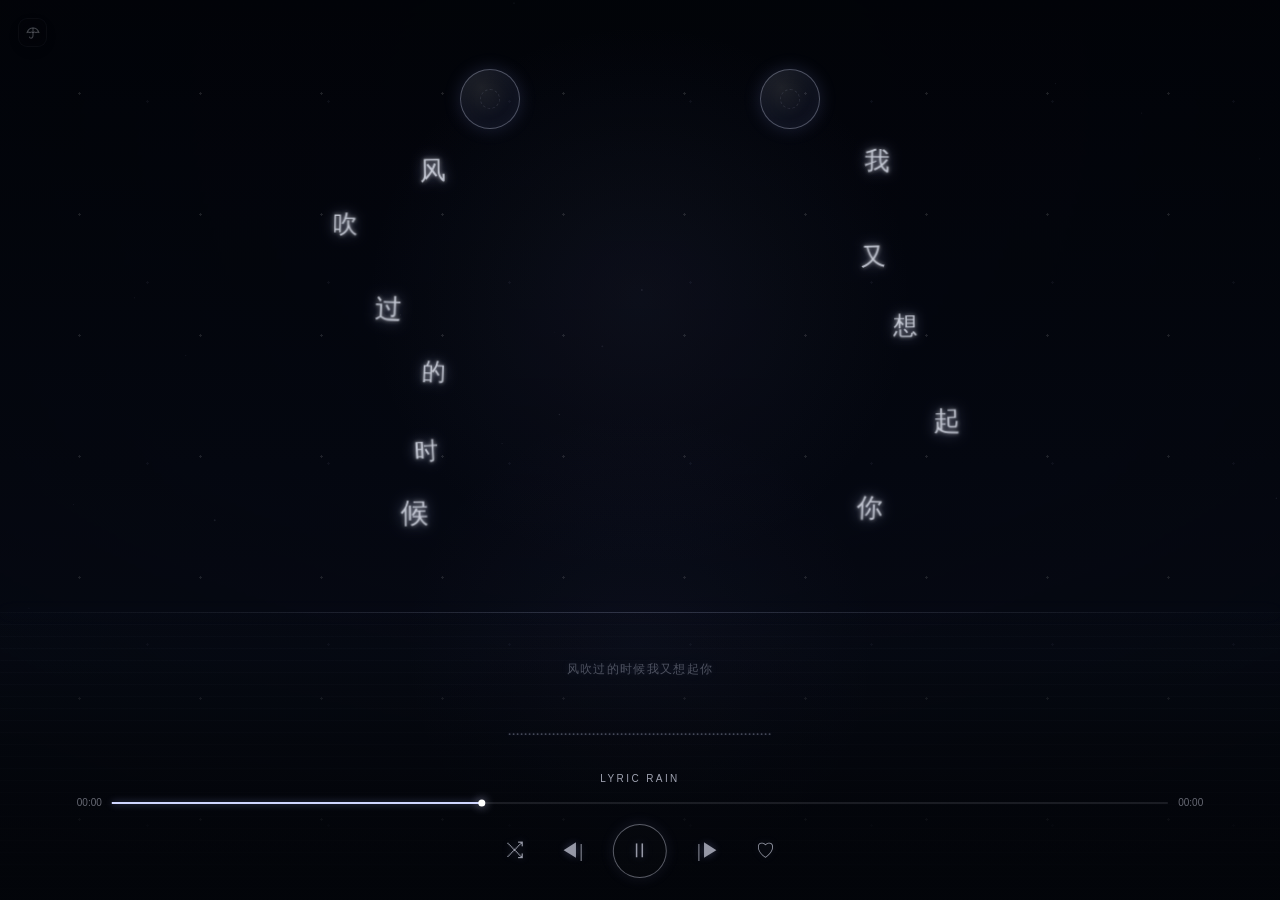
==== features/listening-player.html @ 40b0c00e "Add files via upload" ====
<!doctype html>
<html lang="zh-CN">
<head>
<meta charset="utf-8">
<meta name="viewport" content="width=device-width,initial-scale=1,viewport-fit=cover">
<title>一起听歌</title>
<style>
:root{
  --bg0:#020409;
  --bg1:#050812;
  --bg2:#070b16;
  --text:#eef2ff;
  --lyricFont:"Songti SC","Noto Serif SC","PingFang SC","Microsoft YaHei",serif;
}
*{box-sizing:border-box}
html,body{
  margin:0;
  width:100%;
  height:100%;
  overflow:hidden;
  background:#020409;
}
body{font-family:var(--lyricFont)}
button,input,select{font:inherit}
.scene{
  position:relative;
  width:100vw;
  height:100dvh;
  min-height:100dvh;
  overflow:hidden;
  background:
    radial-gradient(circle at 50% 33%,rgba(91,99,145,.11),transparent 31%),
    radial-gradient(circle at 50% 72%,rgba(99,102,164,.07),transparent 26%),
    linear-gradient(180deg,var(--bg0) 0%,var(--bg1) 52%,var(--bg2) 73%,#020409 100%);
}
.custom-bg{
  position:absolute;
  inset:0;
  z-index:0;
  background-position:center center;
  background-repeat:no-repeat;
  background-size:cover;
  opacity:.42;
  filter:brightness(.62) saturate(.82);
  pointer-events:none;
  transform:scale(1);
  transform-origin:center center;
}
.custom-bg:after{
  content:"";
  position:absolute;
  inset:0;
  background:
    linear-gradient(180deg,rgba(2,4,9,.18),rgba(4,7,14,.32) 55%,rgba(2,4,9,.64)),
    radial-gradient(circle at 50% 36%,transparent 0 28%,rgba(2,4,9,.18) 60%,rgba(2,4,9,.42) 100%);
}
.scene:before{
  content:"";
  position:absolute;
  inset:0;
  pointer-events:none;
  opacity:.28;
  background-image:
    radial-gradient(circle,rgba(255,255,255,.45) 0 1px,transparent 1.3px),
    radial-gradient(circle,rgba(188,198,255,.22) 0 1px,transparent 1.4px);
  background-size:121px 121px,181px 181px;
  background-position:19px 33px,57px 11px;
}
#rainCanvas{
  position:absolute;
  inset:0;
  z-index:2;
  width:100%;
  height:100%;
  pointer-events:none;
}
.water{
  position:absolute;
  z-index:1;
  left:0;right:0;bottom:0;
  height:32%;
  pointer-events:none;
  background:
    linear-gradient(180deg,rgba(15,20,37,.04),rgba(3,5,10,.84)),
    repeating-linear-gradient(180deg,rgba(201,210,255,.018) 0 1px,transparent 1px 12px);
}
.water:before{
  content:"";
  position:absolute;left:0;right:0;top:0;height:1px;
  background:linear-gradient(90deg,transparent,rgba(204,214,255,.18),transparent);
  box-shadow:0 0 15px rgba(175,187,255,.18);
}

/* 顶部一起听 */
.listen-together{
  position:absolute;
  z-index:12;
  left:50%;
  top:max(7.5%,calc(env(safe-area-inset-top) + 24px));
  width:86vw;
  max-width:360px;
  height:62px;
  transform:translateX(-50%);
}
.avatar{
  position:absolute;
  z-index:4;
  top:1px;
  width:60px;height:60px;
  border-radius:50%;
  overflow:hidden;
  display:grid;
  place-items:center;
  background:radial-gradient(circle at 35% 30%,rgba(230,235,255,.12),rgba(63,72,116,.16) 58%,rgba(14,18,33,.78) 100%);
  border:1px solid rgba(220,227,255,.30);
  box-shadow:0 0 18px rgba(158,171,255,.16),inset 0 0 18px rgba(221,228,255,.04);
}
#avatarA{left:0}
#avatarB{right:0}
.avatar img{width:100%;height:100%;object-fit:cover;display:none}
.avatar.has-image img{display:block}
.avatar .placeholder{
  width:20px;height:20px;border-radius:50%;
  border:1px dashed rgba(220,228,255,.22);opacity:.5;
}
.avatar.has-image .placeholder{display:none}

.heartline-wrap{
  position:absolute;
  z-index:1;
  left:28px;
  right:28px;
  top:5px;
  height:52px;
  overflow:visible;
  pointer-events:none;
  filter:drop-shadow(0 0 7px rgba(184,194,255,.22));
}
.heartline-svg{
  width:100%;
  height:100%;
  overflow:visible;
}
.heartline-base,
.heartline-flow,
.heartline-trace{
  fill:none;
  vector-effect:non-scaling-stroke;
  stroke-linecap:round;
  stroke-linejoin:round;
  pathLength:100;
}

/* 原来的完整底线只留极淡呼吸，不再一直横在那里 */
.heartline-base{
  stroke:transparent;
  stroke-width:0;
  opacity:0;
}

/* 被光“画出来”的主体线 */
.heartline-trace{
  stroke:rgba(233,238,255,.72);
  stroke-width:1.45;
  stroke-dasharray:100;
  stroke-dashoffset:100;
  opacity:0;
  filter:drop-shadow(0 0 4px rgba(206,216,255,.22));
  animation:heartTrace 5.8s cubic-bezier(.3,.05,.18,1) infinite;
}

/* 前方引导光：短短一截亮光沿着路径跑 */
.heartline-flow{
  stroke:rgba(250,252,255,.98);
  stroke-width:2.15;
  stroke-dasharray:4 96;
  stroke-dashoffset:100;
  opacity:0;
  filter:
    drop-shadow(0 0 3px rgba(255,255,255,.95))
    drop-shadow(0 0 8px rgba(190,205,255,.72))
    drop-shadow(0 0 14px rgba(166,188,255,.30));
  animation:heartGuide 5.8s cubic-bezier(.26,.02,.18,1) infinite;
}

/* 0-10% 留白，10-68% 从左向右描线，之后整条线慢慢消散 */
@keyframes heartTrace{
  0%,9%{
    stroke-dashoffset:100;
    opacity:0;
  }
  11%{
    stroke-dashoffset:100;
    opacity:.72;
  }
  69%{
    stroke-dashoffset:0;
    opacity:.78;
  }
  81%{
    stroke-dashoffset:0;
    opacity:.52;
  }
  95%,100%{
    stroke-dashoffset:0;
    opacity:0;
  }
}

/* 引导光比线头稍微领先一点，到右头像后熄灭 */
@keyframes heartGuide{
  0%,9%{
    stroke-dashoffset:100;
    opacity:0;
  }
  11%{
    stroke-dashoffset:100;
    opacity:1;
  }
  69%{
    stroke-dashoffset:0;
    opacity:1;
  }
  72%{
    stroke-dashoffset:-2.5;
    opacity:.92;
  }
  75%{
    stroke-dashoffset:-4;
    opacity:.18;
  }
  77%,100%{
    stroke-dashoffset:-4;
    opacity:0;
  }
}

  24%{opacity:.20}
  68%{opacity:.28}
  92%{opacity:.06}
}

/* 统一歌词舞台 */
.lyrics{
  position:absolute;
  z-index:5;
  inset:0;
  pointer-events:none;
  font-family:var(--lyricFont);
}
.column{
  position:absolute;
  top:13%;
  width:34%;
  height:49%;
}
.column.left{left:13%}
.column.right{right:13%}

.glyph{
  position:absolute;
  display:block;
  line-height:1;
  color:rgba(238,242,255,.88);
  font-size:clamp(22px,6.1vw,29px);
  text-shadow:0 0 4px rgba(255,255,255,.62),0 0 13px rgba(184,194,255,.56);
  opacity:0;
  filter:blur(5px);
  transform:translate(-50%,-50%) translateY(10px) scale(.95);
  transition:opacity .95s ease,filter 1s ease,transform 1.05s cubic-bezier(.2,.72,.24,1);
  animation:glyphFloat var(--floatDur,4.6s) ease-in-out infinite alternate;
  animation-delay:var(--floatDelay,0s);
  will-change:transform;
}
.glyph.show{
  opacity:var(--op);
  filter:blur(var(--blur));
  transform:translate(-50%,-50%) translate(var(--fx,0px),var(--fy,0px)) scale(var(--scale)) rotate(var(--rot));
}
@keyframes glyphFloat{
  from{
    transform:translate(-50%,-50%)
      translate(calc(var(--fx,0px) - var(--swayX,2px)),calc(var(--fy,0px) - var(--swayY,2px)))
      scale(var(--scale)) rotate(calc(var(--rot) - .8deg));
  }
  to{
    transform:translate(-50%,-50%)
      translate(calc(var(--fx,0px) + var(--swayX,2px)),calc(var(--fy,0px) + var(--swayY,2px)))
      scale(var(--scale)) rotate(calc(var(--rot) + .8deg));
  }
}
.glyph.soft{
  opacity:.18!important;
  filter:blur(1.7px)!important;
  text-shadow:0 0 4px rgba(255,255,255,.35),0 0 13px rgba(184,194,255,.25);
  transition:opacity 1.1s ease,filter 1.1s ease;
}
.glyph.rain{
  animation:none!important;
  transition:
    top var(--fall) cubic-bezier(.47,.02,.88,.68),
    left var(--fall) linear,
    opacity var(--fade) ease,
    filter var(--fade) ease,
    transform var(--fall) linear;
  top:74%!important;
  opacity:0!important;
  filter:blur(3px)!important;
  transform:translate(-50%,-50%) scale(.68) rotate(var(--fallrot))!important;
}
.glyph.rain:after{
  content:"";
  position:absolute;left:50%;top:48%;
  width:1px;height:84px;
  background:linear-gradient(to bottom,rgba(231,236,255,.78),rgba(219,226,255,0));
  transform:translateX(-50%);
  opacity:.68;
}


/* 有歌词时：主歌词快消失时立即产生的淡字上浮层 */
.lyric-float{
  position:absolute;
  z-index:5;
  left:0;top:0;
  pointer-events:none;
  color:rgba(236,240,255,.30);
  line-height:1;
  opacity:0;
  filter:blur(var(--lfBlur,.8px));
  text-shadow:0 0 10px rgba(186,197,255,.22);
  transform:translate(-50%,-50%) scale(var(--lfScale,1));
  animation:lyricFloatUp var(--lfDur,5.2s) cubic-bezier(.18,.7,.22,1) forwards;
  will-change:transform,opacity,filter;
}
@keyframes lyricFloatUp{
  0%{
    opacity:0;
    transform:translate(-50%,-50%)
      translate(0,8px)
      scale(var(--lfScale,.9));
    filter:blur(calc(var(--lfBlur,.8px) + .9px));
  }
  12%{
    opacity:var(--lfOp,.22);
  }
  58%{
    opacity:calc(var(--lfOp,.22) * .86);
    transform:translate(-50%,-50%)
      translate(var(--lfMidX,0px),var(--lfMidY,-42px))
      scale(calc(var(--lfScale,.9) + .03));
    filter:blur(var(--lfBlur,.8px));
  }
  100%{
    opacity:0;
    transform:translate(-50%,-50%)
      translate(var(--lfEndX,0px),var(--lfEndY,-92px))
      scale(calc(var(--lfScale,.9) + .08));
    filter:blur(calc(var(--lfBlur,.8px) + 1.5px));
  }
}

/* 无歌词时：文字残响 */
.echo{
  position:absolute;
  z-index:6;
  left:0;top:0;
  color:rgba(232,237,255,.54);
  font-size:clamp(16px,4.6vw,23px);
  line-height:1;
  opacity:0;
  filter:blur(2px);
  text-shadow:0 0 10px rgba(190,201,255,.34);
  transform:translate(-50%,-50%) translateY(8px) scale(.94);
  animation:echoLife var(--echoDur,6s) ease-in-out forwards;
  will-change:opacity,filter,transform;
}
.echo.symbol{
  font-family:Georgia,"Times New Roman",serif;
  font-size:clamp(15px,4vw,21px);
  color:rgba(228,234,255,.38);
}
.echo.dropword:before{
  content:"";
  position:absolute;
  left:50%;
  bottom:calc(100% + 5px);
  width:1px;
  height:var(--trail,64px);
  transform:translateX(-50%);
  background:linear-gradient(to bottom,rgba(225,233,255,0),rgba(225,233,255,.42));
  filter:blur(.1px);
}
@keyframes echoLife{
  0%{opacity:0;filter:blur(4px);transform:translate(-50%,-50%) translateY(-10px) scale(.92)}
  18%{opacity:var(--echoOp,.34);filter:blur(var(--echoBlur,.2px))}
  68%{opacity:calc(var(--echoOp,.34) * .82);filter:blur(.5px);transform:translate(-50%,-50%) translate(var(--echoX,0px),var(--echoY,3px)) scale(1)}
  100%{opacity:0;filter:blur(3px);transform:translate(-50%,-50%) translate(var(--echoX,0px),calc(var(--echoY,3px) + 11px)) scale(.98)}
}

/* 纯音乐时额外的极淡水波 */
.ambient-ring{
  position:absolute;
  z-index:4;
  width:12px;height:4px;
  border:1px solid rgba(220,228,255,.18);
  border-radius:50%;
  opacity:0;
  transform:translate(-50%,-50%) scale(.3);
  animation:ringLife 4.8s ease-out forwards;
  pointer-events:none;
}
@keyframes ringLife{
  0%{opacity:0;transform:translate(-50%,-50%) scale(.3)}
  14%{opacity:.18}
  100%{opacity:0;transform:translate(-50%,-50%) scale(6.5)}
}

.now{
  position:absolute;
  z-index:8;
  left:50%;
  bottom:24.7%;
  transform:translateX(-50%);
  width:84vw;
  text-align:center;
  color:rgba(225,230,249,.56);
  font-size:12px;
  letter-spacing:.11em;
  text-shadow:0 0 10px rgba(181,189,255,.28);
  transition:opacity .5s ease;
  min-height:1.4em;
}
.eq{
  position:absolute;
  z-index:8;
  left:50%;
  bottom:18.3%;
  transform:translateX(-50%);
  width:76vw;height:31px;
  display:flex;
  justify-content:center;
  align-items:flex-end;
  gap:2px;
  opacity:.43;
}
.bar{
  width:2px;min-height:2px;border-radius:2px;
  background:rgba(207,215,247,.78);
  box-shadow:0 0 4px rgba(178,187,246,.45);
  animation:eq .95s ease-in-out infinite alternate;
}
@keyframes eq{to{height:var(--h2)}}

.player{
  position:absolute;
  z-index:10;
  left:50%;
  bottom:max(2.4%,env(safe-area-inset-bottom));
  transform:translateX(-50%);
  width:88vw;
  color:#e9edff;
}
.meta{text-align:center;margin-bottom:11px}
.meta b{
  font:500 10px Arial,sans-serif;
  letter-spacing:.24em;
  opacity:.68;
}
.progress{
  display:flex;align-items:center;gap:10px;
  font:10px Arial,sans-serif;
  color:rgba(231,235,250,.43);
}
.track{position:relative;flex:1;height:2px;background:rgba(231,235,250,.10)}
.fill{
  position:absolute;left:0;top:0;bottom:0;width:35%;
  background:#cfd6ff;
  box-shadow:0 0 7px rgba(179,188,255,.45);
}
.dot{
  position:absolute;left:35%;top:50%;
  width:7px;height:7px;border-radius:50%;
  background:#fff;
  transform:translate(-50%,-50%);
  box-shadow:0 0 10px rgba(210,215,255,.72);
}
.controls{
  margin-top:16px;
  display:flex;align-items:center;justify-content:center;
  gap:24px;
}
.btn{
  border:0;background:none;color:#e9edff;
  font-size:19px;opacity:.64;
  text-shadow:0 0 9px rgba(181,189,255,.42);
}
.play{
  width:54px;height:54px;border-radius:50%;
  border:1px solid rgba(232,236,255,.58);
  display:grid;place-items:center;
  background:rgba(255,255,255,.02);
  box-shadow:0 0 16px rgba(166,175,240,.16);
}

.settings-toggle{
  position:absolute;
  z-index:30;
  right:16px;
  top:max(16px,calc(env(safe-area-inset-top) + 8px));
  width:36px;height:36px;border-radius:50%;
  border:1px solid rgba(220,227,255,.15);
  background:rgba(9,13,24,.38);
  color:rgba(238,242,255,.78);
  backdrop-filter:blur(12px);
  font-size:17px;
}
.settings-panel{
  position:absolute;
  z-index:29;
  right:12px;
  top:max(60px,calc(env(safe-area-inset-top) + 52px));
  width:min(82vw,320px);
  max-height:68vh;
  overflow:auto;
  padding:14px;
  border:1px solid rgba(220,227,255,.12);
  border-radius:16px;
  background:rgba(7,10,18,.78);
  backdrop-filter:blur(18px);
  box-shadow:0 14px 40px rgba(0,0,0,.28);
  color:rgba(238,242,255,.82);
  transform:translateY(-8px) scale(.98);
  opacity:0;
  pointer-events:none;
  transition:.22s ease;
}
.settings-panel.open{
  transform:translateY(0) scale(1);
  opacity:1;
  pointer-events:auto;
}
.setting{margin:0 0 13px}
.setting:last-child{margin-bottom:0}
.setting label{
  display:block;
  font:11px/1.4 Arial,sans-serif;
  letter-spacing:.08em;
  color:rgba(224,230,250,.62);
  margin-bottom:7px;
}
.setting input[type="file"]{
  width:100%;
  font-size:11px;
  color:rgba(235,239,255,.65);
}
.setting input[type="range"]{width:100%;accent-color:#cfd7ff}
.setting select,.setting input[type="text"],.setting textarea{
  width:100%;
  height:34px;
  border-radius:9px;
  border:1px solid rgba(220,227,255,.12);
  background:rgba(255,255,255,.035);
  color:#edf1ff;
  padding:0 10px;
  outline:none;
}
.setting textarea{height:118px;padding:9px 10px;resize:vertical;line-height:1.55;font-family:monospace;font-size:11px}
.setting select option{background:#0b0f19;color:#edf1ff}
.row2{display:grid;grid-template-columns:1fr 1fr;gap:10px}
.small-note{
  font:10px/1.5 Arial,sans-serif;
  color:rgba(225,231,250,.38);
  margin-top:5px;
}

/* 音频导入与节奏联动 */
.audio-import{
  display:grid;
  gap:8px;
}
.audio-import .import-line{
  display:grid;
  grid-template-columns:1fr auto;
  gap:7px;
}
.audio-import button{
  min-width:64px;
  height:34px;
  border-radius:9px;
  border:1px solid rgba(220,227,255,.13);
  background:rgba(255,255,255,.045);
  color:rgba(238,242,255,.82);
  padding:0 10px;
}
.playlist-list{
  max-height:180px;
  overflow:auto;
  display:grid;
  gap:6px;
  margin-top:7px;
}
.playlist-item{
  width:100%;
  display:grid;
  grid-template-columns:1fr auto;
  gap:8px;
  align-items:center;
  text-align:left;
  padding:8px 10px;
  border:1px solid rgba(220,227,255,.08);
  border-radius:9px;
  background:rgba(255,255,255,.025);
  color:rgba(238,242,255,.78);
}
.playlist-item small{
  color:rgba(226,232,250,.38);
  font:10px Arial,sans-serif;
}
.playlist-item.active{
  border-color:rgba(216,224,255,.25);
  background:rgba(221,228,255,.055);
}
.rhythm-status{
  display:flex;
  align-items:center;
  gap:7px;
  margin-top:6px;
  color:rgba(225,231,250,.44);
  font:10px Arial,sans-serif;
}
.rhythm-dot{
  width:6px;height:6px;border-radius:50%;
  background:rgba(221,228,255,.32);
  box-shadow:0 0 calc(4px + var(--beat,0) * 12px) rgba(199,209,255,calc(.18 + var(--beat,0) * .45));
  transform:scale(calc(1 + var(--beat,0) * .65));
}
.heartline-wrap{
  opacity:calc(.78 + var(--beat,0) * .22);
  filter:drop-shadow(0 0 calc(5px + var(--beat,0) * 8px) rgba(184,194,255,calc(.15 + var(--beat,0) * .30)));
  transform:scaleY(calc(1 + var(--beat,0) * .055));
  transform-origin:center;
}
.heartline-flow{
  stroke-width:calc(2.0 + var(--beat,0) * 1.15);
}
.heartline-trace{
  stroke-width:calc(1.25 + var(--beat,0) * .48);
}
.eq{
  transform:translateX(-50%) scaleY(calc(.82 + var(--beat,0) * .32));
  transform-origin:center bottom;
}


.local-file-row{
  display:grid;
  grid-template-columns:1fr auto;
  gap:7px;
  align-items:center;
}
.local-file-name{
  min-width:0;
  height:34px;
  display:flex;
  align-items:center;
  padding:0 10px;
  border-radius:9px;
  border:1px solid rgba(220,227,255,.10);
  background:rgba(255,255,255,.025);
  color:rgba(238,242,255,.52);
  font:11px Arial,sans-serif;
  overflow:hidden;
  white-space:nowrap;
  text-overflow:ellipsis;
}
.local-file-btn{
  min-width:76px;
  height:34px;
  display:flex;
  align-items:center;
  justify-content:center;
  border-radius:9px;
  border:1px solid rgba(220,227,255,.13);
  background:rgba(255,255,255,.045);
  color:rgba(238,242,255,.82);
  cursor:pointer;
  padding:0 10px;
  font:11px Arial,sans-serif;
}
#localAudioFile{display:none}


/* ===== 第二播放页：黑胶唱片 ===== */
.page-switch{
  position:absolute;
  z-index:42;
  left:18px;
  top:max(18px,calc(env(safe-area-inset-top) + 12px));
  width:29px;height:29px;
  border:0;
  border-radius:9px;
  background:rgba(12,15,24,.14);
  color:rgba(241,244,255,.46);
  display:grid;
  place-items:center;
  backdrop-filter:blur(9px);
  -webkit-backdrop-filter:blur(9px);
  box-shadow:inset 0 0 0 1px rgba(232,237,255,.06),0 4px 16px rgba(0,0,0,.07);
  opacity:.58;
  transition:.22s ease;
}
.page-switch:hover,.page-switch:focus-visible{
  opacity:.9;
  background:rgba(18,22,34,.28);
}
.page-switch:active{transform:scale(.94)}
.page-switch .switch-icon{
  position:relative;
  width:18px;height:18px;
  display:grid;place-items:center;
}
.page-switch .switch-icon:before,.page-switch .switch-icon:after{display:none!important}
.page-switch .switch-icon svg{
  width:18px;height:18px;display:block;overflow:visible;
  stroke:currentColor;fill:none;stroke-width:1.35;
  stroke-linecap:round;stroke-linejoin:round;
  filter:drop-shadow(0 0 4px rgba(234,239,255,.12));
}

.vinyl-page{
  position:absolute;
  inset:0;
  z-index:18;
  display:none;
  overflow:hidden;
  color:rgba(245,246,250,.88);
  background:
    radial-gradient(circle at 50% 25%,rgba(255,255,255,.045),transparent 34%),
    linear-gradient(180deg,rgba(9,10,13,.91),rgba(7,8,11,.96) 58%,rgba(4,5,7,.99));
}
.scene.vinyl-mode .vinyl-page{display:block}

/* 切到黑胶页后只隐藏“雨页”的视觉层，音频和设置仍共用 */
.scene.vinyl-mode > .listen-together,
.scene.vinyl-mode > .water,
.scene.vinyl-mode > .lyrics,
.scene.vinyl-mode > .now,
.scene.vinyl-mode > .eq,
.scene.vinyl-mode > #rainCanvas,
.scene.vinyl-mode > .player{
  opacity:0;
  pointer-events:none;
}
.scene.vinyl-mode > .custom-bg{
  opacity:.16;
  filter:brightness(.34) saturate(.5) blur(1.5px);
}
.scene.vinyl-mode:before{opacity:.08}

.vinyl-glow{
  position:absolute;
  left:50%;top:35%;
  width:min(88vw,430px);height:min(88vw,430px);
  transform:translate(-50%,-50%);
  border-radius:50%;
  background:radial-gradient(circle,rgba(255,255,255,.045),rgba(255,255,255,.012) 52%,transparent 72%);
  filter:blur(9px);
  pointer-events:none;
}

.vinyl-stage{
  position:absolute;
  left:50%;
  top:max(118px,15vh);
  width:min(90vw,430px);
  height:min(58vw,248px);
  transform:translateX(-50%);
}
.vinyl-shadow{
  position:absolute;
  left:73%;top:74%;
  width:44%;height:16%;
  transform:translate(-50%,-50%);
  background:rgba(0,0,0,.42);
  filter:blur(24px);
  border-radius:50%;
}
.vinyl-disc{
  position:absolute;
  right:8%;
  top:50%;
  width:58%;
  aspect-ratio:1/1;
  transform:translateY(-50%) rotate(0deg);
  border-radius:50%;
  background:
    repeating-radial-gradient(circle,
      rgba(255,255,255,.022) 0 1px,
      rgba(0,0,0,.02) 1px 3px,
      rgba(255,255,255,.012) 3px 4px,
      rgba(0,0,0,.035) 4px 7px),
    radial-gradient(circle at 43% 38%,#202126 0,#0c0d10 35%,#050607 73%,#111216 100%);
  box-shadow:
    0 20px 55px rgba(0,0,0,.52),
    inset 0 0 0 1px rgba(255,255,255,.045),
    inset 0 0 35px rgba(255,255,255,.025);
  animation:vinylSpin 10s linear infinite;
  animation-play-state:paused;
}
.vinyl-disc:before{
  content:"";
  position:absolute;
  inset:4%;
  border-radius:50%;
  background:
    repeating-radial-gradient(circle,
      transparent 0 8px,
      rgba(255,255,255,.022) 8px 9px,
      transparent 9px 13px);
  opacity:.75;
}
.vinyl-disc:after{
  content:"";
  position:absolute;
  inset:0;
  border-radius:50%;
  background:linear-gradient(122deg,transparent 18%,rgba(255,255,255,.055) 29%,transparent 38% 65%,rgba(255,255,255,.025) 73%,transparent 82%);
  mix-blend-mode:screen;
}
.scene:not(.is-paused) .vinyl-disc{animation-play-state:running}
@keyframes vinylSpin{
  to{transform:translateY(-50%) rotate(360deg)}
}
.vinyl-disc-center{
  position:absolute;
  left:50%;top:50%;
  width:34%;height:34%;
  transform:translate(-50%,-50%);
  border-radius:50%;
  background:
    radial-gradient(circle at 50% 50%,rgba(255,255,255,.16) 0 6%,transparent 6.5%),
    radial-gradient(circle at 35% 30%,rgba(255,255,255,.10),transparent 42%),
    linear-gradient(145deg,#31343b,#17191e);
  box-shadow:0 0 0 4px rgba(235,238,245,.06),0 0 14px rgba(0,0,0,.22);
}
.vinyl-jacket,
.vinyl-label{
  position:absolute;
  left:0;
  top:50%;
  width:58%;
  aspect-ratio:1/1;
  transform:translateY(-50%);
  border:5px solid rgba(0,0,0,.88);
  border-radius:5px;
  overflow:hidden;
  background:
    linear-gradient(145deg,rgba(255,255,255,.03),rgba(255,255,255,.015)),
    linear-gradient(145deg,#151821,#0c0f16 62%,#090c13 100%);
  box-shadow:
    0 18px 38px rgba(0,0,0,.26),
    inset 0 0 0 1px rgba(255,255,255,.06),
    inset 0 0 32px rgba(255,255,255,.018);
}
.vinyl-jacket:before,
.vinyl-label:before{
  content:"";
  position:absolute;
  inset:0;
  pointer-events:none;
  background:linear-gradient(135deg,rgba(255,255,255,.06),transparent 28%,transparent 72%,rgba(255,255,255,.025));
}
.vinyl-jacket img,
.vinyl-label img{
  width:100%;height:100%;object-fit:cover;display:none;
}
.vinyl-jacket.has-image img,
.vinyl-label.has-image img{display:block}
.vinyl-label-placeholder{
  position:absolute;
  inset:0;
  display:flex;
  align-items:center;
  justify-content:center;
  text-align:center;
  padding:26px;
  color:rgba(242,244,250,.45);
  font-size:12px;
  letter-spacing:.18em;
}
.vinyl-jacket.has-image .vinyl-label-placeholder,
.vinyl-label.has-image .vinyl-label-placeholder{display:none}

.vinyl-info{
  position:absolute;
  z-index:4;
  left:8%;right:8%;
  /* 下移播放器信息区，给唱片主体更多呼吸感 */
  bottom:max(76px,calc(env(safe-area-inset-bottom) + 56px));
}
.vinyl-title{
  font-family:var(--lyricFont);
  font-size:clamp(22px,6.1vw,30px);
  line-height:1.2;
  color:rgba(247,247,249,.90);
  text-shadow:0 0 14px rgba(255,255,255,.055);
  overflow:hidden;
  text-overflow:ellipsis;
  white-space:nowrap;
}
.vinyl-sub{
  margin-top:9px;
  font:12px/1.4 Arial,sans-serif;
  color:rgba(228,230,238,.40);
  overflow:hidden;
  text-overflow:ellipsis;
  white-space:nowrap;
}
.vinyl-progress{
  margin-top:27px;
  display:grid;
  grid-template-columns:40px 1fr 40px;
  align-items:center;
  gap:10px;
  font:10px/1 Arial,sans-serif;
  color:rgba(228,230,238,.34);
}
.vinyl-track{
  position:relative;
  height:18px;
  cursor:pointer;
}
.vinyl-track:before{
  content:"";
  position:absolute;
  left:0;right:0;top:8px;
  height:1px;
  background:rgba(234,236,241,.22);
}
.vinyl-track-fill{
  position:absolute;
  left:0;top:8px;
  height:1px;width:0%;
  background:rgba(250,250,252,.80);
}
.vinyl-track-dot{
  position:absolute;
  left:0;top:4px;
  width:9px;height:9px;
  transform:translateX(-50%);
  border-radius:50%;
  background:#f1f2f4;
  box-shadow:0 0 7px rgba(255,255,255,.18);
}

.vinyl-controls{
  margin-top:24px;
  display:flex;
  align-items:center;
  justify-content:center;
  gap:34px;
}
.vinyl-control{
  width:34px;height:34px;
  display:grid;
  place-items:center;
  border:0;
  background:transparent;
  color:rgba(240,241,245,.70);
  font:21px/1 Arial,sans-serif;
}
.vinyl-control.main{
  width:58px;height:58px;
  border-radius:50%;
  border:1px solid rgba(242,244,249,.16);
  background:rgba(255,255,255,.035);
  font-size:24px;
  box-shadow:0 10px 30px rgba(0,0,0,.16),inset 0 0 18px rgba(255,255,255,.025);
}

.vinyl-page-mark{
  position:absolute;
  left:50%;
  bottom:max(52px,calc(env(safe-area-inset-bottom) + 22px));
  transform:translateX(-50%);
  display:flex;gap:6px;
  opacity:.42;
}
.vinyl-page-mark i{
  width:4px;height:4px;border-radius:50%;background:#fff;
}
.vinyl-page-mark i:first-child{width:17px;border-radius:4px}

.album-upload-note{
  font-size:10px;
  color:rgba(226,232,250,.36);
  margin-top:6px;
}


@media (prefers-reduced-motion: reduce){
  .heartline-base,.heartline-trace,.heartline-flow{
    animation:none !important;
  }
  .heartline-base{opacity:0}
  .heartline-trace{
    stroke-dasharray:100 0;
    opacity:.34;
  }
  .heartline-flow{opacity:0}
}


/* ===== 第三页：原版金鱼挂帘，独立 iframe ===== */
.goldfish-merged-page{
  position:absolute;
  inset:0;
  z-index:19;
  display:none;
  overflow:hidden;
  background:#050913;
}
.scene.goldfish-mode .goldfish-merged-page{display:block}
.goldfish-merged-frame{
  position:absolute;
  inset:0;
  width:100%;
  height:100%;
  border:0;
  display:block;
  background:#050913;
}

/* 只做页面显隐，不删除、不重置第二页任何设置 */
.scene.goldfish-mode > .custom-bg,
.scene.goldfish-mode > #rainCanvas,
.scene.goldfish-mode > .listen-together,
.scene.goldfish-mode > .water,
.scene.goldfish-mode > .lyrics,
.scene.goldfish-mode > .now,
.scene.goldfish-mode > .eq,
.scene.goldfish-mode > .vinyl-page,
.scene.goldfish-mode > .player,
.scene.goldfish-mode > .settings-toggle,
.scene.goldfish-mode > .settings-panel{
  opacity:0 !important;
  pointer-events:none !important;
}
.scene.goldfish-mode > .page-switch{
  opacity:.58 !important;
  pointer-events:auto !important;
  z-index:50 !important;
}


/* ===== 设置拆分：雨景 / 音乐歌单 / 黑胶 ===== */
.music-toggle{
  position:absolute;
  z-index:30;
  right:60px;
  top:max(16px,calc(env(safe-area-inset-top) + 8px));
  width:36px;height:36px;border-radius:50%;
  border:1px solid rgba(220,227,255,.15);
  background:rgba(9,13,24,.38);
  color:rgba(238,242,255,.78);
  backdrop-filter:blur(12px);
  -webkit-backdrop-filter:blur(12px);
  font-size:15px;
}
.music-panel{
  position:absolute;
  z-index:29;
  right:12px;
  top:max(60px,calc(env(safe-area-inset-top) + 52px));
  width:min(88vw,350px);
  max-height:72vh;
  overflow:auto;
  padding:14px;
  border:1px solid rgba(220,227,255,.12);
  border-radius:16px;
  background:rgba(7,10,18,.82);
  backdrop-filter:blur(18px);
  -webkit-backdrop-filter:blur(18px);
  box-shadow:0 14px 40px rgba(0,0,0,.28);
  color:rgba(238,242,255,.82);
  transform:translateY(-8px) scale(.98);
  opacity:0;
  pointer-events:none;
  transition:.22s ease;
}
.music-panel.open{
  transform:translateY(0) scale(1);
  opacity:1;
  pointer-events:auto;
}
.panel-title{
  margin:0 0 12px;
  padding-bottom:9px;
  border-bottom:1px solid rgba(220,227,255,.08);
  font:600 12px/1.3 Arial,sans-serif;
  letter-spacing:.12em;
  color:rgba(238,242,255,.72);
}
.playlist-heading{
  margin:12px 1px 7px;
  font:10px/1.4 Arial,sans-serif;
  letter-spacing:.10em;
  color:rgba(226,232,250,.42);
}

.vinyl-settings-toggle{
  position:absolute;
  z-index:12;
  right:16px;
  top:max(16px,calc(env(safe-area-inset-top) + 8px));
  width:36px;height:36px;border-radius:50%;
  border:1px solid rgba(242,244,249,.10);
  background:rgba(8,9,12,.34);
  color:rgba(240,241,246,.68);
  backdrop-filter:blur(12px);
  -webkit-backdrop-filter:blur(12px);
  font-size:17px;
}
.vinyl-settings-panel{
  position:absolute;
  z-index:11;
  right:12px;
  top:max(60px,calc(env(safe-area-inset-top) + 52px));
  width:min(82vw,310px);
  padding:14px;
  border:1px solid rgba(242,244,249,.10);
  border-radius:16px;
  background:rgba(8,9,12,.80);
  backdrop-filter:blur(18px);
  -webkit-backdrop-filter:blur(18px);
  box-shadow:0 14px 40px rgba(0,0,0,.30);
  color:rgba(240,241,246,.78);
  transform:translateY(-8px) scale(.98);
  opacity:0;
  pointer-events:none;
  transition:.22s ease;
}
.vinyl-settings-panel.open{
  transform:translateY(0) scale(1);
  opacity:1;
  pointer-events:auto;
}

/* 雨景页设置只在雨景页出现 */
.scene.vinyl-mode > .settings-toggle{
  opacity:0;
  pointer-events:none;
}
.scene.vinyl-mode > .settings-panel{
  opacity:0;
  pointer-events:none;
}

/* 背景直接在主界面拖动 / 双指缩放 */
.bg-direct-actions{
  display:grid;
  grid-template-columns:1fr 1fr;
  gap:7px;
  margin-top:8px;
}
.setting-action{
  min-height:34px;
  border-radius:9px;
  border:1px solid rgba(220,227,255,.12);
  background:rgba(255,255,255,.035);
  color:rgba(238,242,255,.74);
  padding:0 10px;
  font-size:11px;
}
.bg-adjust-layer{
  position:absolute;
  z-index:7;
  inset:0;
  display:none;
  touch-action:none;
  cursor:grab;
}
.scene.bg-adjusting .bg-adjust-layer{display:block}
.scene.bg-adjusting .bg-adjust-layer:active{cursor:grabbing}
.bg-adjust-toolbar{
  position:absolute;
  z-index:28;
  left:50%;
  top:max(68px,calc(env(safe-area-inset-top) + 60px));
  transform:translateX(-50%) translateY(-6px);
  display:flex;
  align-items:center;
  gap:10px;
  padding:8px 10px 8px 12px;
  border:1px solid rgba(220,227,255,.12);
  border-radius:999px;
  background:rgba(7,10,18,.66);
  backdrop-filter:blur(14px);
  -webkit-backdrop-filter:blur(14px);
  color:rgba(236,240,255,.64);
  font:10px/1 Arial,sans-serif;
  letter-spacing:.05em;
  opacity:0;
  pointer-events:none;
  transition:.18s ease;
}
.scene.bg-adjusting .bg-adjust-toolbar{
  opacity:1;
  pointer-events:auto;
  transform:translateX(-50%) translateY(0);
}
.bg-adjust-toolbar button{
  height:27px;
  padding:0 11px;
  border:1px solid rgba(220,227,255,.12);
  border-radius:999px;
  background:rgba(255,255,255,.055);
  color:rgba(244,247,255,.82);
  font-size:10px;
}

/* 金鱼页保留自己的编辑系统；音乐库与三页共用，不再隐藏 */
.scene.goldfish-mode > .bg-adjust-layer,
.scene.goldfish-mode > .bg-adjust-toolbar{
  opacity:0 !important;
  pointer-events:none !important;
}


/* ===== v30：设置入口默认隐藏，双击页面临时唤出 ===== */
.settings-toggle,
.music-toggle,
.vinyl-settings-toggle{
  opacity:0 !important;
  pointer-events:none !important;
  transform:translateY(-6px) scale(.92);
  transition:opacity .22s ease,transform .22s ease,background .2s ease;
}
.scene.settings-visible > .music-toggle{
  opacity:.72 !important;
  pointer-events:auto !important;
  transform:translateY(0) scale(1);
}
.scene.settings-visible:not(.vinyl-mode):not(.goldfish-mode) > .settings-toggle{
  opacity:.72 !important;
  pointer-events:auto !important;
  transform:translateY(0) scale(1);
}
.scene.settings-visible.vinyl-mode .vinyl-settings-toggle{
  opacity:.72 !important;
  pointer-events:auto !important;
  transform:translateY(0) scale(1);
}
/* 金鱼页双击后只显示共用音乐库；金鱼自身编辑按钮由 iframe 内部管理 */
.scene.settings-visible.goldfish-mode > .music-toggle{
  opacity:.72 !important;
  pointer-events:auto !important;
}


</style>
</head>
<body>
<div class="scene" id="scene">
  <audio id="audio" preload="metadata"></audio>
  <button class="page-switch" id="pageSwitch" aria-label="切换播放页"><span class="switch-icon"></span></button>
  <div class="custom-bg" id="customBg"></div>
  <canvas id="rainCanvas"></canvas>

  <div class="listen-together">
    <div class="avatar" id="avatarA" aria-label="头像一">
      <img id="avatarImgA" alt="">
      <span class="placeholder"></span>
    </div>
    <div class="heartline-wrap" aria-label="心动线">
      <svg class="heartline-svg" viewBox="0 0 246 54" preserveAspectRatio="none">
        <path class="heartline-base" pathLength="100" d="M0 27 L54 27 L62 25 L70 29 L80 27 L110 27 L118 12 L126 42 L134 8 L142 31 L150 23 L159 27 L246 27"/>
        <path class="heartline-trace" pathLength="100" d="M0 27 L54 27 L62 25 L70 29 L80 27 L110 27 L118 12 L126 42 L134 8 L142 31 L150 23 L159 27 L246 27"/>
        <path class="heartline-flow" pathLength="100" d="M0 27 L54 27 L62 25 L70 29 L80 27 L110 27 L118 12 L126 42 L134 8 L142 31 L150 23 L159 27 L246 27"/>
      </svg>
    </div>
    <div class="avatar" id="avatarB" aria-label="头像二">
      <img id="avatarImgB" alt="">
      <span class="placeholder"></span>
    </div>
  </div>

  <div class="water"></div>
  <div class="lyrics" id="lyrics"></div>
  <div class="now" id="now"></div>
  <div class="eq" id="eq"></div>


  <section class="vinyl-page" id="vinylPage" aria-label="黑胶播放页">
    <div class="vinyl-glow"></div>

    <div class="vinyl-stage">
      <div class="vinyl-shadow"></div>
      <div class="vinyl-disc" id="vinylDisc">
        <div class="vinyl-disc-center"></div>
      </div>
      <div class="vinyl-jacket vinyl-label" id="vinylLabel">
        <img id="vinylCoverImg" alt="">
        <div class="vinyl-label-placeholder">LYRIC<br>RAIN</div>
      </div>
    </div>

    <div class="vinyl-info">
      <div class="vinyl-title" id="vinylTitle">LYRIC RAIN</div>
      <div class="vinyl-sub" id="vinylSub">雨声里，听见一首歌慢慢转动</div>

      <div class="vinyl-progress">
        <span id="vinylCurrent">00:00</span>
        <div class="vinyl-track" id="vinylProgressTrack">
          <i class="vinyl-track-fill" id="vinylProgressFill"></i>
          <i class="vinyl-track-dot" id="vinylProgressDot"></i>
        </div>
        <span id="vinylDuration">00:00</span>
      </div>

      <div class="vinyl-controls">
        <button class="vinyl-control" id="vinylPrev" aria-label="上一首">‹</button>
        <button class="vinyl-control main" id="vinylPlay" aria-label="播放暂停">Ⅱ</button>
        <button class="vinyl-control" id="vinylNext" aria-label="下一首">›</button>
      </div>
    </div>

    <div class="vinyl-page-mark"><i></i><i></i></div>

    <button class="vinyl-settings-toggle" id="vinylSettingsToggle" aria-label="唱片设置">⚙</button>
    <div class="vinyl-settings-panel" id="vinylSettingsPanel">
      <div class="panel-title">唱片设置</div>
      <div class="setting">
        <label>唱片封面</label>
        <input type="file" id="coverInput" accept="image/*">
        <div class="album-upload-note">只作用于当前黑胶播放页左侧方框封套图片。</div>
      </div>
    </div>
  </section>

  <button class="music-toggle" id="musicToggle" aria-label="音乐与歌单">♫</button>
  <div class="music-panel" id="musicPanel">
    <div class="panel-title">音乐 / 歌单</div>
    <div class="audio-import">
      <div class="local-file-row">
        <div class="local-file-name" id="localFileName">未选择本地音乐</div>
        <label class="local-file-btn" for="localAudioFile">本地上传</label>
        <input type="file" id="localAudioFile" accept="audio/*,.mp3,.m4a,.aac,.wav,.ogg,.flac">
      </div>

      <div class="import-line">
        <input type="text" id="audioUrl" placeholder="直接填写音频 URL（mp3 / m4a / ogg 等）">
        <button id="loadUrlBtn">载入</button>
      </div>

      <div class="import-line">
        <input type="text" id="neteaseInput" placeholder="网易云歌曲 / 歌单链接或 ID">
        <button id="loadNeteaseBtn">导入</button>
      </div>

      <div class="import-line">
        <input type="text" id="trackNameInput" placeholder="URL歌曲名称（可选）">
        <button id="clearPlaylistBtn">清空</button>
      </div>

      <div class="rhythm-status">
        <span class="rhythm-dot"></span>
        <span id="audioStatus">等待载入音乐</span>
      </div>

      <div class="playlist-heading">当前歌单</div>
      <div class="playlist-list" id="playlistList"></div>
    </div>
    <div class="small-note">
      音乐导入和歌单统一放在这里。原本的本地音乐、URL、网易云导入和节奏联动逻辑保持不变。
    </div>
  </div>

  <button class="settings-toggle" id="settingsToggle" aria-label="雨景设置">⚙</button>
  <div class="settings-panel" id="settingsPanel">
    <div class="panel-title">雨景设置</div>

    <div class="setting">
      <label>演示模式</label>
      <select id="displayMode">
        <option value="lyrics">有歌词</option>
        <option value="nolyrics">无歌词</option>
        <option value="instrumental">纯音乐</option>
      </select>
      <div class="small-note">实际接音乐数据时，把这里的模式切换接到“是否存在歌词”判断即可。</div>
    </div>

    <div class="setting">
      <label>无歌词残响来源</label>
      <input type="text" id="echoSource" value="如果思念有声音应该像雨 LYRIC RAIN">
      <div class="small-note">会从歌曲名 / 歌手名里随机抽少数字符，不会整句铺满。</div>
    </div>

    <div class="setting">
      <label>背景图片</label>
      <input type="file" id="bgInput" accept="image/*">
      <div class="bg-direct-actions">
        <button class="setting-action" id="bgAdjustBtn" type="button">主界面调整</button>
        <button class="setting-action" id="bgResetBtn" type="button">重置位置</button>
      </div>
      <div class="small-note">导入后直接在主界面拖动背景位置，双指缩放；电脑端可用鼠标拖动、滚轮缩放。不再使用大小和位置拉条。</div>
    </div>

    <div class="row2">
      <div class="setting">
        <label>左侧头像</label>
        <input type="file" id="avatarInputA" accept="image/*">
      </div>
      <div class="setting">
        <label>右侧头像</label>
        <input type="file" id="avatarInputB" accept="image/*">
      </div>
    </div>

    <div class="setting">
      <label>字体</label>
      <select id="fontSelect">
        <option value='"Songti SC","Noto Serif SC",serif'>宋体 / 衬线</option>
        <option value='"PingFang SC","Microsoft YaHei",sans-serif'>苹方 / 黑体</option>
        <option value='"KaiTi","STKaiti",serif'>楷体</option>
        <option value='"FangSong","STFangsong",serif'>仿宋</option>
      </select>
    </div>

    <div class="setting">
      <label>自定义字体名称</label>
      <input type="text" id="customFont" placeholder="例如：霞鹜文楷">
    </div>

    <div class="setting">
      <label>自定义 CSS</label>
      <textarea id="customCss" placeholder='例如：
.lyrics, .now {
  font-family: "霞鹜文楷", serif;
}
.glyph {
  letter-spacing: .08em;
}'></textarea>
      <div class="small-note">这里会直接应用你填写的 CSS。适合自己改字体、字距、阴影、透明度等。</div>
    </div>

    <div class="setting">
      <label>字体大小</label>
      <input type="range" id="fontSize" min="18" max="36" value="26">
    </div>

    <div class="setting">
      <label>字体亮度</label>
      <input type="range" id="fontOpacity" min="35" max="100" value="88">
    </div>
  </div>

  <div class="bg-adjust-layer" id="bgAdjustLayer" aria-label="背景拖动区域"></div>
  <div class="bg-adjust-toolbar" id="bgAdjustToolbar">
    <span>拖动位置 · 双指缩放</span>
    <button id="bgAdjustDone" type="button">完成</button>
  </div>

  <div class="player">
    <div class="meta"><b id="trackTitle">LYRIC RAIN</b></div>
    <div class="progress">
      <span id="currentTime">00:00</span>
      <div class="track" id="progressTrack"><i class="fill" id="progressFill"></i><i class="dot" id="progressDot"></i></div>
      <span id="durationTime">00:00</span>
    </div>
    <div class="controls">
      <button class="btn">⤨</button>
      <button class="btn">◀|</button>
      <button class="btn play" id="play">Ⅱ</button>
      <button class="btn">|▶</button>
      <button class="btn">♡</button>
    </div>
  </div>

  <section class="goldfish-merged-page" id="goldfishMergedPage" aria-label="金鱼挂帘播放器">
    <iframe
      class="goldfish-merged-frame"
      id="goldfishMergedFrame"
      title="金鱼挂帘 · 天水颠倒播放器"
    ></iframe>
  </section>
</div>

<script>
const scene=document.getElementById('scene');

const goldfishMergedFrame=document.getElementById('goldfishMergedFrame');
let goldfishPageLoaded=false;

function decodeGoldfishPage(){
  const raw=atob('[base64]/[base64]/h+aMguW4mO+8jOWPr+S7peWQjOaXtuaSqei1t+mZhOi/[base64]/[base64]/[base64]/[base64]/[base64]/[base64]/[base64]/[base64]/[base64]/[base64]/[base64]/[base64]');
  const bytes=new Uint8Array(raw.length);
  for(let i=0;i<raw.length;i++) bytes[i]=raw.charCodeAt(i);
  return new TextDecoder('utf-8').decode(bytes);
}

function ensureGoldfishPage(){
  if(!goldfishMergedFrame)return;

  if(!goldfishPageLoaded){
    goldfishPageLoaded=true;
    goldfishMergedFrame.srcdoc=decodeGoldfishPage();

    goldfishMergedFrame.addEventListener('load',()=>{
      // 等 iframe 真正拿到可见尺寸后，再让原页面自行 resize。
      requestAnimationFrame(()=>requestAnimationFrame(()=>{
        try{
          goldfishMergedFrame.contentWindow.dispatchEvent(new Event('resize'));
        }catch(e){}
      }));
    },{once:true});
  }else{
    requestAnimationFrame(()=>requestAnimationFrame(()=>{
      try{
        goldfishMergedFrame.contentWindow.dispatchEvent(new Event('resize'));
      }catch(e){}
    }));
  }
}

const pageSwitch=document.getElementById('pageSwitch');
const vinylTitle=document.getElementById('vinylTitle');
const vinylSub=document.getElementById('vinylSub');
const vinylPlay=document.getElementById('vinylPlay');
const vinylCurrent=document.getElementById('vinylCurrent');
const vinylDuration=document.getElementById('vinylDuration');
const vinylProgressTrack=document.getElementById('vinylProgressTrack');
const vinylProgressFill=document.getElementById('vinylProgressFill');
const vinylProgressDot=document.getElementById('vinylProgressDot');
const vinylLabel=document.getElementById('vinylLabel');
const vinylCoverImg=document.getElementById('vinylCoverImg');
const audio=document.getElementById('audio');
const root=document.documentElement;
const audioStatus=document.getElementById('audioStatus');
const trackTitle=document.getElementById('trackTitle');
const currentTimeEl=document.getElementById('currentTime');
const durationTimeEl=document.getElementById('durationTime');
const progressTrack=document.getElementById('progressTrack');
const progressFill=document.getElementById('progressFill');
const progressDot=document.getElementById('progressDot');
let audioCtx=null,analyser=null,sourceNode=null,freqData=null,timeData=null;
let beatSmoothed=0,tempoEnergy=0;
let rhythmMode="idle"; // real | fallback | idle
let playlistTracks=[];
let activeTrackIndex=-1;
let localObjectUrl=null;
let lyricTimeline=[];
let activeLyricIndex=-1;
const canvas=document.getElementById('rainCanvas');
const ctx=canvas.getContext('2d');
const lyricLayer=document.getElementById('lyrics');
const now=document.getElementById('now');
const playBtn=document.getElementById('play');
const displayMode=document.getElementById('displayMode');

let W,H,DPR=1,playing=true;
let ambientDrops=[],ripples=[],particles=[],tapRipples=[];
let currentColumns=[];
let lineIndex=0;
let sequenceTimer=null;
let echoTimer=null;
let rainWordTimer=null;
let ringTimer=null;
let lyricFloatTimer=null;
let mode='lyrics';

const rnd=(a,b)=>Math.random()*(b-a)+a;
const pick=arr=>arr[Math.floor(Math.random()*arr.length)];



let playerPage='rain';

const PAGE_SWITCH_ICONS={
  rain:`<svg viewBox="0 0 24 24" aria-hidden="true"><path d="M4 11.5c1.4-4.1 4.1-6.2 8-6.2s6.6 2.1 8 6.2c-1.45-.9-2.75-.88-4 0-1.35-.92-2.68-.92-4 0-1.35-.92-2.68-.92-4 0-1.25-.88-2.55-.9-4 0Z"/><path d="M12 5.3v10.1c0 2.25-1.05 3.45-2.7 3.45-1 0-1.7-.55-1.95-1.45"/></svg>`,
  vinyl:`<svg viewBox="0 0 24 24" aria-hidden="true"><path d="M5.2 12.3v-1.1a6.8 6.8 0 0 1 13.6 0v1.1"/><path d="M5.2 12.2c-1.3 0-2.2.95-2.2 2.2v2.1c0 1.25.9 2.2 2.2 2.2h1.7v-6.5H5.2Z"/><path d="M18.8 12.2c1.3 0 2.2.95 2.2 2.2v2.1c0 1.25-.9 2.2-2.2 2.2h-1.7v-6.5h1.7Z"/></svg>`,
  goldfish:`<svg viewBox="0 0 24 24" aria-hidden="true"><path d="M5.3 12c2.15-3.4 6.4-4.35 9.6-2.05 1.1.78 1.85 1.85 2.25 3.05-1.25 1.55-3.15 2.65-5.35 2.65-2.7 0-5.05-1.4-6.5-3.65Z"/><path d="M5.45 12 2.6 8.9c-.42-.45-1.05-.08-.9.5l.7 2.6-.7 2.6c-.15.58.48.95.9.5L5.45 12Z"/><circle cx="14.2" cy="11.2" r=".55" fill="currentColor" stroke="none"/><path d="M10.2 9.15c.35-1.2 1.05-2.2 2.05-3"/></svg>`
};
function syncPageSwitchIcon(){
  const icon=pageSwitch.querySelector('.switch-icon');
  if(icon)icon.innerHTML=PAGE_SWITCH_ICONS[playerPage]||PAGE_SWITCH_ICONS.rain;
}

function setPlayerPage(page){
  if(page!=='rain' && page!=='vinyl' && page!=='goldfish') page='rain';
  playerPage=page;

  scene.classList.remove('bg-adjusting');
  scene.classList.remove('settings-visible');
  document.getElementById('settingsPanel')?.classList.remove('open');
  document.getElementById('musicPanel')?.classList.remove('open');
  document.getElementById('vinylSettingsPanel')?.classList.remove('open');

  scene.classList.toggle('vinyl-mode',playerPage==='vinyl');
  scene.classList.toggle('goldfish-mode',playerPage==='goldfish');

  if(playerPage==='goldfish'){
    ensureGoldfishPage();
  }

  syncPageSwitchIcon();
  pageSwitch.setAttribute(
    'aria-label',
    playerPage==='rain' ? '切换到黑胶播放页' :
    playerPage==='vinyl' ? '切换到金鱼挂帘页' :
    '切换到歌词雨页'
  );
}

pageSwitch.addEventListener('click',()=>{
  setPlayerPage(
    playerPage==='rain' ? 'vinyl' :
    playerPage==='vinyl' ? 'goldfish' :
    'rain'
  );
});

let settingsRevealTimer=null;
function anySettingsPanelOpen(){
  return document.getElementById('settingsPanel')?.classList.contains('open') ||
    document.getElementById('musicPanel')?.classList.contains('open') ||
    document.getElementById('vinylSettingsPanel')?.classList.contains('open');
}
function revealSettingsButtons(){
  scene.classList.add('settings-visible');
  clearTimeout(settingsRevealTimer);
  settingsRevealTimer=setTimeout(()=>{
    if(anySettingsPanelOpen()){
      settingsRevealTimer=setTimeout(()=>{ if(!anySettingsPanelOpen())scene.classList.remove('settings-visible'); },3200);
    }else scene.classList.remove('settings-visible');
  },6500);
}
scene.addEventListener('dblclick',e=>{
  if(playerPage==='goldfish')return; // iframe 内部会转发
  if(e.target.closest('button,input,select,textarea,label,.settings-panel,.music-panel,.vinyl-settings-panel,.player'))return;
  revealSettingsButtons();
});
window.addEventListener('message',e=>{
  if(e?.data?.type==='goldfish-reveal-settings') revealSettingsButtons();
});

let lastSceneBareClickAt=0;
scene.addEventListener('click',e=>{
  if(scene.classList.contains('bg-adjusting'))return;
  if(e.target.closest('button,input,select,textarea,label,.settings-panel,.music-panel,.vinyl-settings-panel,.player'))return;
  const nowClick=performance.now();
  if(playerPage!=='goldfish'){
    if(nowClick-lastSceneBareClickAt<360){ revealSettingsButtons(); lastSceneBareClickAt=0; }
    else lastSceneBareClickAt=nowClick;
  }
  if(playerPage!=='rain')return;
  tapRipples.push(new SurfaceTapRipple(e.clientX,e.clientY));
});

function syncVinylPlayState(){
  const isPaused=audio.src ? audio.paused : !playing;
  scene.classList.toggle('is-paused',isPaused);
  vinylPlay.textContent=isPaused?'▶':'Ⅱ';
}

function fmtTime(sec){
  if(!isFinite(sec)||sec<0)return '00:00';
  const m=Math.floor(sec/60);
  const s=Math.floor(sec%60);
  return `${String(m).padStart(2,'0')}:${String(s).padStart(2,'0')}`;
}

function canUseRealAnalysis(url){
  try{
    if(!url)return false;
    if(/^data:|^blob:/i.test(url))return true;
    const u=new URL(url,location.href);
    return u.origin===location.origin;
  }catch(e){
    return false;
  }
}

function ensureAudioGraph(url){
  if(!canUseRealAnalysis(url)){
    rhythmMode='fallback';
    return false;
  }
  if(audioCtx&&analyser){
    rhythmMode='real';
    return true;
  }
  const AC=window.AudioContext||window.webkitAudioContext;
  if(!AC){
    rhythmMode='fallback';
    return false;
  }
  try{
    audioCtx=new AC();
    analyser=audioCtx.createAnalyser();
    analyser.fftSize=512;
    analyser.smoothingTimeConstant=.72;
    freqData=new Uint8Array(analyser.frequencyBinCount);
    timeData=new Uint8Array(analyser.fftSize);
    sourceNode=audioCtx.createMediaElementSource(audio);
    sourceNode.connect(analyser);
    analyser.connect(audioCtx.destination);
    rhythmMode='real';
    return true;
  }catch(err){
    console.warn('[rhythm] WebAudio 分析不可用，回退柔和节拍',err);
    analyser=null;
    rhythmMode='fallback';
    return false;
  }
}

function getBeat(){
  if(audio.paused)return {beat:0,tempo:0,bands:[]};

  // 网易云等跨域音源不强接 WebAudio，保证“先能播”。
  // 无法读取真实频谱时用当前播放时间做柔和回退，不会再把音频本身弄哑。
  if(!analyser){
    if(rhythmMode==='fallback' && isFinite(audio.currentTime)){
      const t=audio.currentTime;
      const pulse=(Math.sin(t*Math.PI*2*1.45)+1)/2;
      const pulse2=(Math.sin(t*Math.PI*2*.72+1.2)+1)/2;
      const beat=.10+pulse*.18+pulse2*.08;
      return {beat,tempo:.34,bands:[beat*.92,beat*.72,beat*.52,beat*.34]};
    }
    return {beat:0,tempo:0,bands:[]};
  }

  analyser.getByteFrequencyData(freqData);

  // 低频 / 中低频最适合驱动心跳和整体力度。
  const nyquist=(audioCtx?.sampleRate||44100)/2;
  const binHz=nyquist/freqData.length;
  const avgBand=(lo,hi)=>{
    let sum=0,n=0;
    for(let i=Math.max(0,Math.floor(lo/binHz));i<Math.min(freqData.length,Math.ceil(hi/binHz));i++){
      sum+=freqData[i];n++;
    }
    return n?sum/n/255:0;
  };

  const bass=avgBand(45,150);
  const lowmid=avgBand(150,500);
  const mid=avgBand(500,2400);
  const high=avgBand(2400,9000);

  const raw=Math.min(1,bass*.72+lowmid*.24+mid*.08);
  beatSmoothed=beatSmoothed*.77+raw*.23;
  tempoEnergy=tempoEnergy*.90+Math.abs(raw-beatSmoothed)*.10;

  return {
    beat:Math.max(0,Math.min(1,(raw-.08)*1.55)),
    tempo:Math.max(0,Math.min(1,bass*.58+lowmid*.27+tempoEnergy*1.8)),
    bands:[bass,lowmid,mid,high]
  };
}

function updateRhythmVisuals(){
  const r=getBeat();
  root.style.setProperty('--beat',r.beat.toFixed(3));
  root.style.setProperty('--tempo',r.tempo.toFixed(3));

  // 音波不再是假随机动画，真实跟随频谱。
  if(analyser || rhythmMode==='fallback'){
    const bars=[...eq.children];
    const bands=r.bands||[];
    bars.forEach((bar,i)=>{
      const pos=i/(bars.length-1||1);
      let amp;
      if(pos<.22) amp=bands[0]||0;
      else if(pos<.48) amp=bands[1]||0;
      else if(pos<.78) amp=bands[2]||0;
      else amp=bands[3]||0;

      // 左右稍做镜像起伏，避免一排完全同高。
      const taper=.72+Math.sin(pos*Math.PI)*.35;
      const h=2+amp*22*taper+r.beat*6;
      bar.style.height=h.toFixed(1)+'px';
      bar.style.animation='none';
    });
  }

  requestAnimationFrame(updateRhythmVisuals);
}
requestAnimationFrame(updateRhythmVisuals);

function setAudioSource(url,title='LYRIC RAIN'){
  // 关键改动：先让原生 <audio> 正常播放，绝不再用 crossorigin + WebAudio 把网易云外链卡死。
  try{
    audio.pause();
    audio.removeAttribute('crossorigin');
    audio.src=url;
    audio.load();
  }catch(e){
    console.warn(e);
  }

  rhythmMode=canUseRealAnalysis(url)?'idle':'fallback';
  trackTitle.textContent=title||'LYRIC RAIN';
  vinylTitle.textContent=title||'LYRIC RAIN';
  vinylSub.textContent=title&&title!=='LYRIC RAIN'?'正在播放 · '+title:'雨声里，听见一首歌慢慢转动';
  audioStatus.textContent='正在载入音乐…';

  audio.play().then(()=>{
    playing=true;
    playBtn.textContent='Ⅱ';
    const real=ensureAudioGraph(url);
    if(real && audioCtx?.state==='suspended')audioCtx.resume().catch(()=>{});
    audioStatus.textContent=real?'正在播放 · 实时节奏':'正在播放 · 跨域音源';
  }).catch(err=>{
    console.warn(err);
    audioStatus.textContent='已载入，点击播放按钮开始';
    playing=false;
    playBtn.textContent='▶';
  });
}

audio.addEventListener('loadedmetadata',()=>{
  durationTimeEl.textContent=fmtTime(audio.duration);
  vinylDuration.textContent=fmtTime(audio.duration);
});
audio.addEventListener('timeupdate',()=>{
  currentTimeEl.textContent=fmtTime(audio.currentTime);
  durationTimeEl.textContent=fmtTime(audio.duration);
  vinylCurrent.textContent=fmtTime(audio.currentTime);
  vinylDuration.textContent=fmtTime(audio.duration);
  const p=audio.duration?audio.currentTime/audio.duration:0;
  progressFill.style.width=(p*100)+'%';
  progressDot.style.left=(p*100)+'%';
  vinylProgressFill.style.width=(p*100)+'%';
  vinylProgressDot.style.left=(p*100)+'%';
  syncLyricsToAudio();
});
audio.addEventListener('play',()=>{
  playing=true;
  playBtn.textContent='Ⅱ';
  audioStatus.textContent='正在播放';
  syncVinylPlayState();
});
audio.addEventListener('pause',()=>{
  playing=false;
  playBtn.textContent='▶';
  audioStatus.textContent='已暂停';
  syncVinylPlayState();
});
audio.addEventListener('ended',()=>{
  if(activeTrackIndex>=0 && activeTrackIndex<playlistTracks.length-1){
    playPlaylistTrack(activeTrackIndex+1);
  }
});
audio.addEventListener('error',()=>{
  audioStatus.textContent='音频载入失败，可能是链接、跨域或版权限制';
});

progressTrack.addEventListener('click',e=>{
  if(!audio.duration)return;
  const r=progressTrack.getBoundingClientRect();
  audio.currentTime=((e.clientX-r.left)/r.width)*audio.duration;
});
vinylProgressTrack.addEventListener('click',e=>{
  if(!audio.duration)return;
  const r=vinylProgressTrack.getBoundingClientRect();
  audio.currentTime=((e.clientX-r.left)/r.width)*audio.duration;
});

function parseLRC(lrc){
  const out=[];
  String(lrc||'').split(/\r?\n/).forEach(line=>{
    const times=[...line.matchAll(/\[(\d{1,2}):(\d{2}(?:\.\d{1,3})?)\]/g)];
    const lyric=line.replace(/\[[^\]]+\]/g,'').trim();
    if(!lyric)return;
    times.forEach(m=>{
      out.push({time:Number(m[1])*60+Number(m[2]),text:lyric});
    });
  });
  return out.sort((a,b)=>a.time-b.time);
}

function setLyricsFromLRC(lrc){
  lyricTimeline=parseLRC(lrc);
  activeLyricIndex=-1;
  if(lyricTimeline.length){
    displayMode.value='lyrics';
    enterMode('lyrics');
    audioStatus.textContent=`已读取 ${lyricTimeline.length} 条时间歌词`;
  }
}

function syncLyricsToAudio(){
  if(!lyricTimeline.length||mode!=='lyrics')return;
  const t=audio.currentTime+.04;
  let idx=-1;
  for(let i=0;i<lyricTimeline.length;i++){
    if(lyricTimeline[i].time<=t)idx=i;
    else break;
  }
  if(idx<0||idx===activeLyricIndex)return;
  activeLyricIndex=idx;

  const cur=lyricTimeline[idx];
  const next=lyricTimeline[idx+1];
  const dur=Math.max(1.15,(next?next.time:cur.time+4.2)-cur.time);

  // 关键：按真实歌曲这一句的长度来安排退场时机。
  renderTimedLyric(cur.text,dur);
}

function renderTimedLyric(text,duration){
  clearTimeout(sequenceTimer);
  clearTimeout(lyricFloatTimer);
  lyricLayer.innerHTML='';
  now.textContent=text;
  now.style.opacity=.55;

  const [a,b]=splitToTwo(text);
  currentColumns=[buildColumn(a,'left'),buildColumn(b,'right')];

  // 比例式时间线：不再固定“4.2 秒一句”。
  // 较短歌词自动压缩，较长歌词自动舒展。
  const showMs=Math.max(450,duration*1000*.48);
  const leftStart=Math.max(520,duration*1000*.54);
  const rightStart=Math.max(leftStart+260,duration*1000*.69);

  sequenceTimer=setTimeout(()=>{
    if(mode!=='lyrics'||activeLyricIndex<0)return;
    columnToRain(currentColumns[0],()=>{});
  },leftStart);

  setTimeout(()=>{
    if(mode!=='lyrics'||activeLyricIndex<0)return;
    columnToRain(currentColumns[1],()=>{});
  },rightStart);
}

function resize(){
  DPR=Math.min(devicePixelRatio||1,2);
  W=innerWidth;H=innerHeight;
  canvas.width=W*DPR;
  canvas.height=H*DPR;
  canvas.style.width=W+'px';
  canvas.style.height=H+'px';
  ctx.setTransform(DPR,0,0,DPR,0,0);
}
resize();
addEventListener('resize',resize);

class Drop{
  constructor(){this.init()}
  init(){
    this.x=rnd(0,W);
    this.y=-rnd(40,260);
    this.len=rnd(16,24);
    this.vy=rnd(2.8,4.8);
    this.targetY=H-rnd(55,120);
    this.alpha=rnd(.10,.22);
  }
  update(){
    if(!playing)return;
    this.y+=this.vy;
    if(this.y>this.targetY){
      if(Math.random()<.62) ripples.push(new Ripple(this.x,this.targetY,rnd(.24,.34)));
      this.init();
    }
  }
  draw(){
    ctx.beginPath();
    ctx.moveTo(this.x,this.y);
    ctx.lineTo(this.x,this.y+this.len);
    ctx.strokeStyle=`rgba(218,225,255,${this.alpha})`;
    ctx.lineWidth=.6;
    ctx.stroke();
  }
}
class Ripple{
  constructor(x,y,a=.4){
    this.x=x;this.y=y;this.r=1;this.alpha=a;this.speed=rnd(.34,.56);
  }
  update(){
    if(!playing)return;
    this.r+=this.speed;
    this.alpha-=.0065;
  }
  draw(){
    if(this.alpha<=0)return;
    ctx.beginPath();
    ctx.ellipse(this.x,this.y,this.r*2.5,this.r*.45,0,0,Math.PI*2);
    ctx.strokeStyle=`rgba(220,228,255,${this.alpha})`;
    ctx.lineWidth=.65;
    ctx.stroke();
  }
}

class SurfaceTapRipple{
  constructor(x,y){
    this.x=x;this.y=y;
    this.age=0;
    this.dead=false;
    this.seed=Math.random()*Math.PI*2;
  }
  update(){
    this.age+=.018;
    if(this.age>=1.18)this.dead=true;
  }
  draw(){
    const p=this.age;
    if(p<=0||p>1.18)return;

    ctx.save();
    ctx.globalCompositeOperation='screen';

    // 点击中心先有一个轻微“压水面”的凹陷，不是一上来就两个塑料圈。
    const centerLife=Math.max(0,1-p*4.3);
    if(centerLife>0){
      const rr=3+p*18;
      ctx.beginPath();
      ctx.ellipse(this.x,this.y+1,rr*1.35,rr*.23,0,0,Math.PI*2);
      ctx.fillStyle=`rgba(215,228,255,${centerLife*.045})`;
      ctx.fill();
      ctx.strokeStyle=`rgba(231,238,255,${centerLife*.38})`;
      ctx.lineWidth=.7;
      ctx.stroke();
    }

    const rings=[
      {delay:0,    max:68, alpha:.34, width:.95},
      {delay:.105, max:52, alpha:.24, width:.72},
      {delay:.235, max:36, alpha:.15, width:.55}
    ];

    for(const ring of rings){
      if(p<=ring.delay)continue;
      const q=Math.min(1,(p-ring.delay)/(1-ring.delay));
      const ease=1-Math.pow(1-q,2.25);
      const r=5+ring.max*ease;
      const fade=Math.pow(1-q,1.35);
      const squash=.18 + Math.min(.10,this.y/Math.max(1,H)*.08);

      // 暗边 + 上缘高光，像水面折射，而不是一个纯白 SVG 圈。
      ctx.beginPath();
      ctx.ellipse(this.x,this.y+1.2,r*1.55,r*squash,0,0,Math.PI*2);
      ctx.strokeStyle=`rgba(95,116,162,${fade*ring.alpha*.28})`;
      ctx.lineWidth=ring.width+1.05;
      ctx.stroke();

      ctx.beginPath();
      ctx.ellipse(this.x,this.y-.45,r*1.55,r*squash,0,Math.PI*.08,Math.PI*.92);
      ctx.strokeStyle=`rgba(233,240,255,${fade*ring.alpha})`;
      ctx.lineWidth=ring.width;
      ctx.stroke();
    }

    // 极淡的左右侧波纹碎光，避免几何感太重。
    if(p>.08 && p<.78){
      const q=(p-.08)/.70;
      const fade=Math.sin(Math.PI*q)*.12;
      const r=18+q*48;
      for(const side of [-1,1]){
        ctx.beginPath();
        ctx.arc(this.x+side*r*.92,this.y+Math.sin(this.seed+q*5)*1.4,2.5+q*4.5,Math.PI*.15,Math.PI*.85);
        ctx.strokeStyle=`rgba(222,232,255,${fade})`;
        ctx.lineWidth=.55;
        ctx.stroke();
      }
    }
    ctx.restore();
  }
}

class Particle{
  constructor(){
    this.x=rnd(0,W);this.y=rnd(0,H*.68);
    this.vx=rnd(-.12,.12);this.vy=rnd(-.22,-.05);
    this.a=rnd(.03,.12);this.s=rnd(.35,1);
  }
  update(){
    if(!playing)return;
    this.x+=this.vx;this.y+=this.vy;
    if(this.y<0){this.y=H*.68;this.x=rnd(0,W)}
  }
  draw(){
    ctx.beginPath();
    ctx.arc(this.x,this.y,this.s,0,Math.PI*2);
    ctx.fillStyle=`rgba(220,226,255,${this.a})`;
    ctx.fill();
  }
}
for(let i=0;i<6;i++)ambientDrops.push(new Drop());
for(let i=0;i<18;i++)particles.push(new Particle());

function loop(){
  ctx.clearRect(0,0,W,H);
  ambientDrops.forEach(d=>{d.update();d.draw()});
  for(let i=tapRipples.length-1;i>=0;i--){
    const r=tapRipples[i];
    r.update();r.draw();
    if(r.dead)tapRipples.splice(i,1);
  }
  for(let i=ripples.length-1;i>=0;i--){
    const r=ripples[i];
    r.update();r.draw();
    if(r.alpha<=0)ripples.splice(i,1);
  }
  particles.forEach(p=>{p.update();p.draw()});
  requestAnimationFrame(loop);
}
loop();

const lines=[
  "风吹过的时候我又想起你",
  "星光落在很远很远的夜里",
  "有些名字轻轻念就会发亮",
  "如果思念有声音应该像雨",
  "最后一行字落进安静的水里"
];

function splitToTwo(text){
  const arr=[...text];
  const mid=Math.ceil(arr.length/2);
  return [arr.slice(0,mid),arr.slice(mid)];
}
function buildColumn(chars,side){
  const col=document.createElement('div');
  col.className='column '+side;
  lyricLayer.appendChild(col);

  const items=[];
  const n=chars.length;
  chars.forEach((ch,i)=>{
    const el=document.createElement('span');
    el.className='glyph';
    el.textContent=ch;

    const baseY=n<=1?50:10+(i/(n-1))*80;
    el.style.left=(50+rnd(-12,12))+'%';
    el.style.top=(baseY+rnd(-2.8,2.8))+'%';
    el.style.setProperty('--op',document.getElementById('fontOpacity').value/100);
    el.style.setProperty('--blur',Math.random()<.22?rnd(.25,.8)+'px':'0px');
    el.style.fontSize=document.getElementById('fontSize').value+'px';
    el.style.setProperty('--scale',rnd(.9,1.1));
    el.style.setProperty('--rot',rnd(-4,4)+'deg');
    el.style.setProperty('--fx',rnd(-2.2,2.2)+'px');
    el.style.setProperty('--fy',rnd(-1.8,1.8)+'px');
    el.style.setProperty('--swayX',rnd(1.4,3.4)+'px');
    el.style.setProperty('--swayY',rnd(1.2,3.0)+'px');
    el.style.setProperty('--floatDur',rnd(3.8,6.2)+'s');
    el.style.setProperty('--floatDelay',-rnd(0,4)+'s');

    col.appendChild(el);
    items.push(el);
    setTimeout(()=>el.classList.add('show'),180+i*125+rnd(0,70));
  });
  return {root:col,items};
}
function renderLine(text){
  clearAmbientText();
  lyricLayer.innerHTML='';
  now.textContent=text;
  now.style.opacity=.55;
  const [a,b]=splitToTwo(text);
  currentColumns=[buildColumn(a,'left'),buildColumn(b,'right')];
}
function columnToRain(col,onDone){
  if(!col||!col.items.length){onDone?.();return}
  col.items.forEach((el,i)=>setTimeout(()=>el.classList.add('soft'),i*35));

  // 关键：这一列快要消失时，淡字就同步开始上飘。
  setTimeout(()=>startColumnFloat(col),260);

  setTimeout(()=>{
    col.items.forEach((el,i)=>{
      setTimeout(()=>{
        const rect=el.getBoundingClientRect();
        const cx=rect.left+rect.width/2;
        const fall=rnd(1.45,2.15);
        el.style.setProperty('--fall',fall+'s');
        el.style.setProperty('--fade',rnd(1.0,1.45)+'s');
        el.style.setProperty('--fallrot',rnd(-6,6)+'deg');
        el.style.left=(parseFloat(el.style.left)+rnd(-2.5,2.5))+'%';
        el.classList.add('rain');

        if(i%2===0||i===col.items.length-1){
          setTimeout(()=>{
            const py=H-rnd(68,115);
            ripples.push(new Ripple(cx,py,rnd(.30,.42)));
          },fall*720);
        }
      },i*150);
    });

    setTimeout(()=>{
      col.root.style.opacity='0';
      onDone?.();
    },col.items.length*150+2100);
  },950);
}

function spawnLyricFloatChar(ch,side,sourceRect){
  if(mode!=='lyrics'||!playing)return;

  const el=document.createElement('span');
  el.className='lyric-float';
  el.textContent=ch;

  // 从当前列附近起飞，而不是等整句掉完之后再凭空冒出来。
  const startX = sourceRect
    ? ((sourceRect.left + sourceRect.width/2) / W) * 100 + rnd(-2.5,2.5)
    : (side==='left'?rnd(24,40):rnd(60,76));
  const startY = sourceRect
    ? ((sourceRect.top + sourceRect.height/2) / H) * 100 + rnd(-1.5,1.5)
    : rnd(40,64);

  el.style.left=startX+'%';
  el.style.top=startY+'%';

  const size=rnd(12,28);
  el.style.fontSize=size+'px';
  el.style.setProperty('--lfScale',rnd(.76,1.20));
  el.style.setProperty('--lfBlur',rnd(.15,1.25)+'px');
  el.style.setProperty('--lfOp',rnd(.09,.24));
  el.style.setProperty('--lfDur',rnd(4.4,6.4)+'s');

  // 左侧往中间偏右上飘，右侧往中间偏左上飘。
  const towardCenter = side==='left' ? rnd(34,78) : rnd(-78,-34);
  el.style.setProperty('--lfMidX',(towardCenter*.58)+'px');
  el.style.setProperty('--lfMidY',rnd(-36,-52)+'px');
  el.style.setProperty('--lfEndX',towardCenter+'px');
  el.style.setProperty('--lfEndY',rnd(-78,-112)+'px');

  lyricLayer.appendChild(el);
  el.addEventListener('animationend',()=>el.remove(),{once:true});
}

function startColumnFloat(col){
  if(!col||mode!=='lyrics')return;
  const side=col.root.classList.contains('left')?'left':'right';

  // 在本列“开始变淡/快要掉下去”的阶段就发射。
  const candidates=col.items.filter(()=>Math.random()<.82);
  candidates.forEach((glyph,i)=>{
    setTimeout(()=>{
      if(mode!=='lyrics'||!playing)return;
      const rect=glyph.getBoundingClientRect();
      spawnLyricFloatChar(glyph.textContent,side,rect);
    },i*rnd(90,165)+rnd(0,120));
  });

  // 少量额外残响，避免所有浮字都像复制粘贴。
  const extras=Math.floor(rnd(1,3));
  for(let i=0;i<extras;i++){
    setTimeout(()=>{
      const source=pick(col.items);
      if(!source)return;
      spawnLyricFloatChar(source.textContent,side,source.getBoundingClientRect());
    },rnd(500,1150));
  }
}

function startSequence(){
  clearTimeout(sequenceTimer);
  if(mode!=='lyrics'||lyricTimeline.length)return;
  sequenceTimer=setTimeout(()=>{
    if(!playing){startSequence();return}
    columnToRain(currentColumns[0],()=>{
      setTimeout(()=>{
        if(mode!=='lyrics')return;
        columnToRain(currentColumns[1],()=>{
          // 右列消失时右侧残响已经在往中间飘，所以这里只留很短的呼吸间隔。
          setTimeout(()=>{
            if(mode!=='lyrics')return;
            lineIndex=(lineIndex+1)%lines.length;
            renderLine(lines[lineIndex]);
            startSequence();
          },850);
        });
      },700);
    });
  },4200);
}

/* ---------- 无歌词 / 纯音乐 ---------- */
function clearAmbientText(){
  clearTimeout(echoTimer);
  clearTimeout(rainWordTimer);
  clearTimeout(ringTimer);
  lyricLayer.querySelectorAll('.echo').forEach(el=>el.remove());
  scene.querySelectorAll('.ambient-ring').forEach(el=>el.remove());
  lyricLayer.querySelectorAll('.lyric-float').forEach(el=>el.remove());
  clearTimeout(lyricFloatTimer);
}
function echoPool(){
  const raw=document.getElementById('echoSource').value.trim();
  const chars=[...raw].filter(ch=>ch.trim() && !/[，。！？、,.!?/\\|]/.test(ch));
  return chars.length?chars:['♪','♩','·','音','雨'];
}
function spawnEcho(forceSymbol=false){
  if(mode==='lyrics'||!playing)return;

  const symbols=['♪','♩','♫','·','⋆'];
  const el=document.createElement('span');
  const symbol=forceSymbol||Math.random()<.42;
  el.className='echo'+(symbol?' symbol':'');
  el.textContent=symbol?pick(symbols):pick(echoPool());

  // 避开顶部头像和底部当前歌词/播放器，主要占中段。
  el.style.left=rnd(18,82)+'%';
  el.style.top=rnd(28,64)+'%';
  el.style.setProperty('--echoDur',rnd(5.0,8.0)+'s');
  el.style.setProperty('--echoOp',rnd(.16,.34));
  el.style.setProperty('--echoBlur',Math.random()<.3?rnd(.4,1.2)+'px':'0px');
  el.style.setProperty('--echoX',rnd(-8,8)+'px');
  el.style.setProperty('--echoY',rnd(2,10)+'px');

  lyricLayer.appendChild(el);
  el.addEventListener('animationend',()=>el.remove(),{once:true});
}
function spawnRainWord(){
  if(mode==='lyrics'||!playing)return;

  const el=document.createElement('span');
  el.className='echo dropword';
  const preferred=['听','见','想','念','雨','音'];
  el.textContent=Math.random()<.62?pick(preferred):pick(echoPool());
  el.style.left=rnd(24,76)+'%';
  el.style.top=rnd(35,62)+'%';
  el.style.setProperty('--trail',rnd(45,95)+'px');
  el.style.setProperty('--echoDur',rnd(4.4,6.2)+'s');
  el.style.setProperty('--echoOp',rnd(.24,.42));
  el.style.setProperty('--echoBlur','0px');
  el.style.setProperty('--echoX',rnd(-3,3)+'px');
  el.style.setProperty('--echoY',rnd(4,9)+'px');

  lyricLayer.appendChild(el);

  const xPct=parseFloat(el.style.left)/100;
  const yPct=parseFloat(el.style.top)/100;
  setTimeout(()=>{
    // 字落下以后给一点点涟漪，和现有雨丝语言统一。
    ripples.push(new Ripple(W*xPct,H*Math.min(.72,yPct+.14),rnd(.12,.20)));
  },650);

  el.addEventListener('animationend',()=>el.remove(),{once:true});
}
function spawnAmbientRing(){
  if(mode!=='instrumental'||!playing)return;
  const ring=document.createElement('span');
  ring.className='ambient-ring';
  ring.style.left=rnd(22,78)+'%';
  ring.style.top=rnd(39,68)+'%';
  scene.appendChild(ring);
  ring.addEventListener('animationend',()=>ring.remove(),{once:true});
}
function scheduleEcho(){
  clearTimeout(echoTimer);
  if(mode==='lyrics')return;
  echoTimer=setTimeout(()=>{
    if(playing){
      spawnEcho();
      if(Math.random()<.28) setTimeout(()=>spawnEcho(true),rnd(450,1100));
    }
    scheduleEcho();
  },rnd(1700,3300));
}
function scheduleRainWord(){
  clearTimeout(rainWordTimer);
  if(mode==='lyrics')return;
  rainWordTimer=setTimeout(()=>{
    if(playing)spawnRainWord();
    scheduleRainWord();
  },rnd(6500,11000));
}
function scheduleRing(){
  clearTimeout(ringTimer);
  if(mode!=='instrumental')return;
  ringTimer=setTimeout(()=>{
    if(playing)spawnAmbientRing();
    scheduleRing();
  },rnd(3200,6000));
}
function enterMode(next){
  mode=next;
  clearTimeout(sequenceTimer);
  clearTimeout(lyricFloatTimer);
  clearAmbientText();
  lyricLayer.innerHTML='';
  currentColumns=[];

  if(mode==='lyrics'){
    now.textContent=lines[lineIndex];
    now.style.opacity=.55;
    if(lyricTimeline.length){
      syncLyricsToAudio();
    }else{
      renderLine(lines[lineIndex]);
      startSequence();
    }
  }else{
    // 没歌词时不要出现“暂无歌词”这种行政大厅式提示。
    now.textContent='';
    now.style.opacity=0;
    scheduleEcho();
    scheduleRainWord();
    if(mode==='instrumental')scheduleRing();

    // 切进来不要傻等几秒，先给一点非常轻的残响。
    setTimeout(()=>spawnEcho(true),350);
    setTimeout(()=>spawnEcho(false),1100);
  }
}
displayMode.addEventListener('change',e=>enterMode(e.target.value));

/* 音波 */
const eq=document.getElementById('eq');
for(let i=0;i<66;i++){
  const b=document.createElement('i');
  b.className='bar';
  b.style.height='2px';
  b.style.animation='none';
  eq.appendChild(b);
}

/* 设置 */
const customBg=document.getElementById('customBg');
const settingsToggle=document.getElementById('settingsToggle');
const settingsPanel=document.getElementById('settingsPanel');
const musicToggle=document.getElementById('musicToggle');
const musicPanel=document.getElementById('musicPanel');
const vinylSettingsToggle=document.getElementById('vinylSettingsToggle');
const vinylSettingsPanel=document.getElementById('vinylSettingsPanel');

function closeOuterPanels(except=''){
  if(except!=='rain')settingsPanel.classList.remove('open');
  if(except!=='music')musicPanel.classList.remove('open');
  if(except!=='vinyl')vinylSettingsPanel.classList.remove('open');
}

settingsToggle.onclick=()=>{
  revealSettingsButtons();
  const open=!settingsPanel.classList.contains('open');
  closeOuterPanels();
  if(open)settingsPanel.classList.add('open');
};
musicToggle.onclick=()=>{
  revealSettingsButtons();
  const open=!musicPanel.classList.contains('open');
  closeOuterPanels();
  if(open)musicPanel.classList.add('open');
};
vinylSettingsToggle.onclick=()=>{
  revealSettingsButtons();
  const open=!vinylSettingsPanel.classList.contains('open');
  closeOuterPanels();
  if(open)vinylSettingsPanel.classList.add('open');
};

function loadImageFile(input,cb){
  const file=input.files&&input.files[0];
  if(!file)return;
  const reader=new FileReader();
  reader.onload=e=>cb(e.target.result);
  reader.readAsDataURL(file);
}

/* 背景不再使用拉条，直接在主界面拖动 / 缩放 */
const bgAdjustLayer=document.getElementById('bgAdjustLayer');
const bgAdjustBtn=document.getElementById('bgAdjustBtn');
const bgResetBtn=document.getElementById('bgResetBtn');
const bgAdjustDone=document.getElementById('bgAdjustDone');

const bgViewState={
  url:'',
  naturalW:0,
  naturalH:0,
  zoom:1,
  x:0,
  y:0
};

function clampBgState(){
  if(!bgViewState.naturalW||!bgViewState.naturalH)return;
  const cover=Math.max(innerWidth/bgViewState.naturalW,innerHeight/bgViewState.naturalH);
  const dw=bgViewState.naturalW*cover*bgViewState.zoom;
  const dh=bgViewState.naturalH*cover*bgViewState.zoom;
  const maxX=Math.max(0,(dw-innerWidth)/2);
  const maxY=Math.max(0,(dh-innerHeight)/2);
  bgViewState.x=Math.max(-maxX,Math.min(maxX,bgViewState.x));
  bgViewState.y=Math.max(-maxY,Math.min(maxY,bgViewState.y));
}

function applyDirectBackground(){
  if(!bgViewState.url||!bgViewState.naturalW||!bgViewState.naturalH)return;
  const cover=Math.max(innerWidth/bgViewState.naturalW,innerHeight/bgViewState.naturalH);
  const dw=bgViewState.naturalW*cover*bgViewState.zoom;
  const dh=bgViewState.naturalH*cover*bgViewState.zoom;
  clampBgState();
  customBg.style.backgroundSize=`${dw}px ${dh}px`;
  customBg.style.backgroundPosition=`calc(50% + ${bgViewState.x}px) calc(50% + ${bgViewState.y}px)`;
}

function startBackgroundAdjust(){
  if(!bgViewState.url)return;
  closeOuterPanels();
  scene.classList.add('bg-adjusting');
}

function stopBackgroundAdjust(){
  scene.classList.remove('bg-adjusting');
}

document.getElementById('bgInput').addEventListener('change',function(){
  loadImageFile(this,url=>{
    const probe=new Image();
    probe.onload=()=>{
      bgViewState.url=url;
      bgViewState.naturalW=probe.naturalWidth||1;
      bgViewState.naturalH=probe.naturalHeight||1;
      bgViewState.zoom=1;
      bgViewState.x=0;
      bgViewState.y=0;
      customBg.style.backgroundImage=`url("${url}")`;
      applyDirectBackground();
      startBackgroundAdjust();
    };
    probe.src=url;
  });
});

bgAdjustBtn.addEventListener('click',startBackgroundAdjust);
bgAdjustDone.addEventListener('click',stopBackgroundAdjust);
bgResetBtn.addEventListener('click',()=>{
  bgViewState.zoom=1;
  bgViewState.x=0;
  bgViewState.y=0;
  applyDirectBackground();
});

const bgPointers=new Map();
let bgDragStart=null;
let bgPinchStart=null;

function bgPointerSnapshot(){
  return [...bgPointers.values()];
}

bgAdjustLayer.addEventListener('pointerdown',e=>{
  bgAdjustLayer.setPointerCapture?.(e.pointerId);
  bgPointers.set(e.pointerId,{x:e.clientX,y:e.clientY});

  if(bgPointers.size===1){
    bgDragStart={
      id:e.pointerId,
      px:e.clientX,
      py:e.clientY,
      x:bgViewState.x,
      y:bgViewState.y
    };
    bgPinchStart=null;
  }else if(bgPointers.size>=2){
    const [a,b]=bgPointerSnapshot();
    bgPinchStart={
      distance:Math.hypot(b.x-a.x,b.y-a.y)||1,
      zoom:bgViewState.zoom
    };
    bgDragStart=null;
  }
  e.preventDefault();
});

bgAdjustLayer.addEventListener('pointermove',e=>{
  if(!bgPointers.has(e.pointerId))return;
  bgPointers.set(e.pointerId,{x:e.clientX,y:e.clientY});

  if(bgPointers.size>=2){
    const [a,b]=bgPointerSnapshot();
    if(!bgPinchStart){
      bgPinchStart={
        distance:Math.hypot(b.x-a.x,b.y-a.y)||1,
        zoom:bgViewState.zoom
      };
    }
    const distance=Math.hypot(b.x-a.x,b.y-a.y)||1;
    bgViewState.zoom=Math.max(1,Math.min(3,bgPinchStart.zoom*(distance/bgPinchStart.distance)));
    applyDirectBackground();
  }else if(bgPointers.size===1 && bgDragStart && bgDragStart.id===e.pointerId){
    bgViewState.x=bgDragStart.x+(e.clientX-bgDragStart.px);
    bgViewState.y=bgDragStart.y+(e.clientY-bgDragStart.py);
    applyDirectBackground();
  }
  e.preventDefault();
});

function endBgPointer(e){
  bgPointers.delete(e.pointerId);
  if(bgPointers.size===1){
    const [remaining]=bgPointerSnapshot();
    const id=[...bgPointers.keys()][0];
    bgDragStart={
      id,
      px:remaining.x,
      py:remaining.y,
      x:bgViewState.x,
      y:bgViewState.y
    };
    bgPinchStart=null;
  }else if(bgPointers.size===0){
    bgDragStart=null;
    bgPinchStart=null;
  }
}
bgAdjustLayer.addEventListener('pointerup',endBgPointer);
bgAdjustLayer.addEventListener('pointercancel',endBgPointer);

bgAdjustLayer.addEventListener('wheel',e=>{
  if(!scene.classList.contains('bg-adjusting'))return;
  const factor=Math.exp(-e.deltaY*.0015);
  bgViewState.zoom=Math.max(1,Math.min(3,bgViewState.zoom*factor));
  applyDirectBackground();
  e.preventDefault();
},{passive:false});

addEventListener('resize',()=>{
  if(bgViewState.url)applyDirectBackground();
});
function bindAvatar(inputId,boxId,imgId){
  document.getElementById(inputId).addEventListener('change',function(){
    loadImageFile(this,url=>{
      const box=document.getElementById(boxId);
      const img=document.getElementById(imgId);
      img.src=url;
      box.classList.add('has-image');
    });
  });
}
bindAvatar('avatarInputA','avatarA','avatarImgA');
bindAvatar('avatarInputB','avatarB','avatarImgB');

document.getElementById('fontSelect').addEventListener('change',e=>{
  document.documentElement.style.setProperty('--lyricFont',e.target.value);
});

const customCssStyle=document.createElement('style');
customCssStyle.id='userCustomCss';
document.head.appendChild(customCssStyle);
document.getElementById('customCss').addEventListener('input',e=>{
  customCssStyle.textContent=e.target.value;
});

document.getElementById('customFont').addEventListener('input',e=>{
  const name=e.target.value.trim();
  if(name){
    document.documentElement.style.setProperty('--lyricFont',`"${name}","PingFang SC",sans-serif`);
    document.querySelectorAll('.lyrics,.glyph,.lyric-float,.echo,.now').forEach(el=>el.style.fontFamily=`"${name}","PingFang SC",sans-serif`);
  }
});
document.getElementById('fontSize').addEventListener('input',e=>{
  document.querySelectorAll('.glyph').forEach(g=>g.style.fontSize=e.target.value+'px');
});
document.getElementById('fontOpacity').addEventListener('input',e=>{
  const val=e.target.value/100;
  document.querySelectorAll('.glyph').forEach(g=>g.style.setProperty('--op',val));
});

playBtn.onclick=async function(){
  const real=ensureAudioGraph(audio.currentSrc||audio.src);
  if(real && audioCtx?.state==='suspended')await audioCtx.resume();

  if(audio.src){
    if(audio.paused){
      audio.play().catch(()=>{audioStatus.textContent='播放失败，请检查音频链接';});
    }else{
      audio.pause();
    }
    return;
  }

  // 没载入真实音乐时，仍可暂停/继续原本的演示动画。
  playing=!playing;
  this.textContent=playing?'Ⅱ':'▶';
  document.querySelectorAll('.bar,.heartline-flow,.heartline-trace,.heartline-base,.glyph,.echo,.ambient-ring,.lyric-float').forEach(el=>{
    el.style.animationPlayState=playing?'running':'paused';
  });
};




vinylPlay.addEventListener('click',async()=>{
  if(audio.src){
    if(audio.paused){
      try{await audio.play()}catch(e){}
    }else{
      audio.pause();
    }
  }else{
    playBtn.click();
    setTimeout(syncVinylPlayState,0);
  }
});

document.getElementById('vinylPrev').addEventListener('click',()=>{
  if(playlistTracks.length){
    const next=Math.max(0,(activeTrackIndex<=0?0:activeTrackIndex-1));
    playPlaylistTrack(next);
  }else if(audio.duration){
    audio.currentTime=0;
  }
});
document.getElementById('vinylNext').addEventListener('click',()=>{
  if(playlistTracks.length){
    const next=Math.min(playlistTracks.length-1,Math.max(0,activeTrackIndex+1));
    playPlaylistTrack(next);
  }
});

document.getElementById('coverInput').addEventListener('change',e=>{
  const file=e.target.files?.[0];
  if(!file)return;
  const reader=new FileReader();
  reader.onload=()=>{
    vinylCoverImg.src=reader.result;
    vinylLabel.classList.add('has-image');
  };
  reader.readAsDataURL(file);
});

/* ---------- 本地音乐 ---------- */
document.getElementById('localAudioFile').addEventListener('change',async e=>{
  const file=e.target.files?.[0];
  if(!file)return;

  // 释放上一首本地音乐的 Object URL，免得浏览器一直占着内存不撒手。
  if(localObjectUrl){
    try{URL.revokeObjectURL(localObjectUrl)}catch(err){}
  }

  localObjectUrl=URL.createObjectURL(file);
  document.getElementById('localFileName').textContent=file.name;

  const cleanName=file.name.replace(/\.[^.]+$/,'');
  playlistTracks=[{
    name:cleanName||'本地音乐',
    artists:'本地文件',
    url:localObjectUrl,
    local:true
  }];
  activeTrackIndex=0;
  renderPlaylist();

  setAudioSource(localObjectUrl,cleanName||'本地音乐');

  // blob: 音源可以接 WebAudio，优先启用真实节奏分析。
  setTimeout(async()=>{
    const real=ensureAudioGraph(localObjectUrl);
    if(real && audioCtx?.state==='suspended'){
      try{await audioCtx.resume()}catch(err){}
    }
    if(real && !audio.paused){
      audioStatus.textContent='正在播放 · 本地音乐 · 实时节奏';
    }
  },120);
});

/* ---------- 音乐导入 ---------- */
document.getElementById('loadUrlBtn').addEventListener('click',()=>{
  const url=document.getElementById('audioUrl').value.trim();
  const name=(document.getElementById('trackNameInput')?.value||'').trim()||'URL MUSIC';
  if(!url){
    audioStatus.textContent='先填一个音频 URL';
    return;
  }
  playlistTracks=[{name,artists:'',url}];
  activeTrackIndex=0;
  renderPlaylist();
  setAudioSource(url,name);
});


function extractNeteaseInfo(input){
  if(!input)return null;
  const s=String(input).trim();

  // 歌单
  let m=s.match(/[?&#]id=(\d+)/);
  if(m && /playlist/i.test(s))return {type:'playlist',id:m[1]};
  m=s.match(/\/playlist\/(\d+)/i);
  if(m)return {type:'playlist',id:m[1]};

  // 单曲
  m=s.match(/[?&#]id=(\d+)/);
  if(m && /song/i.test(s))return {type:'song',id:m[1]};
  m=s.match(/\/song\/(\d+)/i);
  if(m)return {type:'song',id:m[1]};

  // 纯数字按单曲处理，和之前保持一致
  if(/^\d+$/.test(s))return {type:'song',id:s};
  return null;
}

function fetchJson(url){
  return new Promise((resolve,reject)=>{
    const x=new XMLHttpRequest();
    x.open('GET',url,true);
    x.timeout=12000;
    x.onload=()=>{
      try{resolve(JSON.parse(x.responseText))}
      catch(e){reject(e)}
    };
    x.onerror=x.ontimeout=()=>reject(new Error('fetch failed'));
    x.send();
  });
}

function fetchJsonp(url){
  return new Promise((resolve,reject)=>{
    const cb='cb_lr_'+Date.now()+'_'+Math.floor(Math.random()*10000);
    const s=document.createElement('script');
    const timer=setTimeout(()=>{cleanup();reject(new Error('timeout'))},12000);

    function cleanup(){
      clearTimeout(timer);
      try{delete window[cb]}catch(e){window[cb]=undefined}
      if(s.parentNode)s.parentNode.removeChild(s);
    }

    window[cb]=(data)=>{cleanup();resolve(data)};
    s.onerror=()=>{cleanup();reject(new Error('script error'))};
    s.src=url+(url.includes('?')?'&':'?')+'callback='+cb;
    document.head.appendChild(s);
  });
}

function runNetEaseApis(apis){
  return new Promise((resolve,reject)=>{
    if(!apis.length){reject(new Error('no api'));return}
    let settled=false;

    const next=(idx)=>{
      if(settled)return;
      if(idx>=apis.length){
        settled=true;
        reject(new Error('all api failed'));
        return;
      }

      let done=false;
      const timer=setTimeout(()=>{
        if(done||settled)return;
        done=true;
        next(idx+1);
      },15000);

      Promise.resolve().then(()=>apis[idx]()).then(data=>{
        if(done||settled)return;
        done=true;
        clearTimeout(timer);
        if(data && (Array.isArray(data) || data.tracks || data.result?.tracks || data.playlist?.tracks)){
          settled=true;
          resolve(data);
        }else{
          next(idx+1);
        }
      }).catch(()=>{
        if(done||settled)return;
        done=true;
        clearTimeout(timer);
        next(idx+1);
      });
    };
    next(0);
  });
}

function normalizeNetEaseSongs(data){
  let items=[];
  if(Array.isArray(data)){
    items=data;
  }else if(data && Array.isArray(data.tracks)){
    items=data.tracks;
  }else if(data?.result && Array.isArray(data.result.tracks)){
    items=data.result.tracks;
  }else if(data?.playlist && Array.isArray(data.playlist.tracks)){
    items=data.playlist.tracks;
  }

  const seen=new Set();
  const out=[];

  items.forEach(it=>{
    const name=String(it.title||it.name||'').trim();
    if(!name||seen.has(name))return;
    seen.add(name);

    let artists=String(it.author||it.artist||'').trim();
    if(!artists && Array.isArray(it.artists))artists=it.artists.map(a=>a.name).filter(Boolean).join('/');
    if(!artists && Array.isArray(it.ar))artists=it.ar.map(a=>a.name).filter(Boolean).join('/');

    let url=it.url||it.audio||it.mp3Url||'';
    const idMatch=/[?&]id=(\d+)/.exec(url);
    const netId=idMatch?idMatch[1]:(it.id!=null?String(it.id):'');

    // 直接照参考站思路：拿到 ID 后优先使用网易云标准外链。
    if(netId && (!url || /(type=url|song\/media\/outer)/.test(url) || /^https?:\/\/(?:api\.i-meto\.com|[^/]*qjqq\.cn)/i.test(url))){
      url='https://music.163.com/song/media/outer/url?id='+netId+'.mp3';
    }

    out.push({
      id:netId,
      name,
      artists:artists||'网易云音乐',
      url,
      lrc:it.lrc||it.lyric||''
    });
  });

  return out;
}

async function importNeteasePlaylist(id){
  audioStatus.textContent='正在获取网易云歌单…';

  const apis=[
    ()=>fetchJson('https://api.i-meto.com/meting/api?server=netease&type=playlist&id='+id+'&r='+Math.random()),
    ()=>fetchJsonp('https://music.163.com/api/playlist/detail?id='+id),
    ()=>fetchJson('https://meting.qjqq.cn/api?server=netease&type=playlist&id='+id)
  ];

  const data=await runNetEaseApis(apis);
  const tracks=normalizeNetEaseSongs(data);

  if(!tracks.length)throw new Error('未解析到歌单歌曲');

  playlistTracks=tracks;
  activeTrackIndex=-1;
  renderPlaylist();
  audioStatus.textContent='成功导入 '+tracks.length+' 首歌曲';
}

async function importNeteaseSong(id){
  audioStatus.textContent='正在读取网易云歌曲…';

  // 单曲优先尝试 meting 获取标题/歌手/lrc；失败仍可用标准外链直接播。
  let track={
    id:String(id),
    name:'网易云歌曲 '+id,
    artists:'网易云音乐',
    url:'https://music.163.com/song/media/outer/url?id='+id+'.mp3',
    lrc:''
  };

  try{
    const data=await runNetEaseApis([
      ()=>fetchJson('https://api.i-meto.com/meting/api?server=netease&type=song&id='+id+'&r='+Math.random()),
      ()=>fetchJson('https://meting.qjqq.cn/api?server=netease&type=song&id='+id)
    ]);
    const arr=normalizeNetEaseSongs(data);
    if(arr[0])track={...track,...arr[0]};
  }catch(e){
    console.warn('[netease] 单曲信息接口失败，使用标准外链',e);
  }

  playlistTracks=[track];
  activeTrackIndex=0;
  renderPlaylist();
  await playPlaylistTrack(0);
}

async function maybeLoadTrackLrc(track){
  if(!track)return;
  const lrc=track.lrc;
  if(!lrc)return;

  // meting 有时直接给歌词文本，有时给 lrc URL。
  if(/\[\d{1,2}:\d{2}/.test(lrc)){
    setLyricsFromLRC(lrc);
    return;
  }

  if(/^https?:\/\//i.test(lrc)){
    try{
      const res=await fetch(lrc);
      if(res.ok){
        const txt=await res.text();
        if(txt)setLyricsFromLRC(txt);
      }
    }catch(e){
      console.warn('[lyric] lrc 外链读取失败',e);
    }
  }
}

async function playPlaylistTrack(index){
  const t=playlistTracks[index];
  if(!t)return;
  activeTrackIndex=index;
  renderPlaylist();

  const url=t.url || (t.id?'https://music.163.com/song/media/outer/url?id='+t.id+'.mp3':'');
  if(!url){
    audioStatus.textContent='这首歌没有可用播放地址';
    return;
  }

  setAudioSource(url,[t.name,t.artists].filter(Boolean).join(' · '));
  maybeLoadTrackLrc(t);
}

function renderPlaylist(){
  const box=document.getElementById('playlistList');
  box.innerHTML='';
  playlistTracks.forEach((t,i)=>{
    const btn=document.createElement('button');
    btn.className='playlist-item'+(i===activeTrackIndex?' active':'');
    btn.innerHTML=`<span>${t.name||'未命名歌曲'}<br><small>${t.artists||''}</small></span><small>${i+1}</small>`;
    btn.addEventListener('click',()=>playPlaylistTrack(i));
    box.appendChild(btn);
  });
}

document.getElementById('loadNeteaseBtn').addEventListener('click',async()=>{
  const info=extractNeteaseInfo(document.getElementById('neteaseInput').value);
  if(!info){
    audioStatus.textContent='没有识别到网易云歌曲 / 歌单链接或 ID';
    return;
  }

  try{
    if(info.type==='playlist'){
      await importNeteasePlaylist(info.id);
    }else{
      await importNeteaseSong(info.id);
    }
  }catch(err){
    console.error(err);
    audioStatus.textContent='网易云导入失败：'+(err?.message||'未知错误');
  }
});

document.getElementById('clearPlaylistBtn').addEventListener('click',()=>{
  playlistTracks=[];
  activeTrackIndex=-1;
  renderPlaylist();

  if(localObjectUrl){
    try{URL.revokeObjectURL(localObjectUrl)}catch(err){}
    localObjectUrl=null;
  }
  const fileInput=document.getElementById('localAudioFile');
  if(fileInput)fileInput.value='';
  const fileName=document.getElementById('localFileName');
  if(fileName)fileName.textContent='未选择本地音乐';

  audio.pause();
  audio.removeAttribute('src');
  audio.load();
  trackTitle.textContent='LYRIC RAIN';
  currentTimeEl.textContent='00:00';
  durationTimeEl.textContent='00:00';
  vinylCurrent.textContent='00:00';
  vinylDuration.textContent='00:00';
  vinylTitle.textContent='LYRIC RAIN';
  vinylSub.textContent='雨声里，听见一首歌慢慢转动';
  progressFill.style.width='0%';
  progressDot.style.left='0%';
  vinylProgressFill.style.width='0%';
  vinylProgressDot.style.left='0%';
  root.style.setProperty('--beat','0');
  root.style.setProperty('--tempo','0');
  audioStatus.textContent='已清空';
});

/* 初始 */
scene.classList.add('is-paused');
setPlayerPage('rain');
enterMode('lyrics');
</script>
</body>
</html>
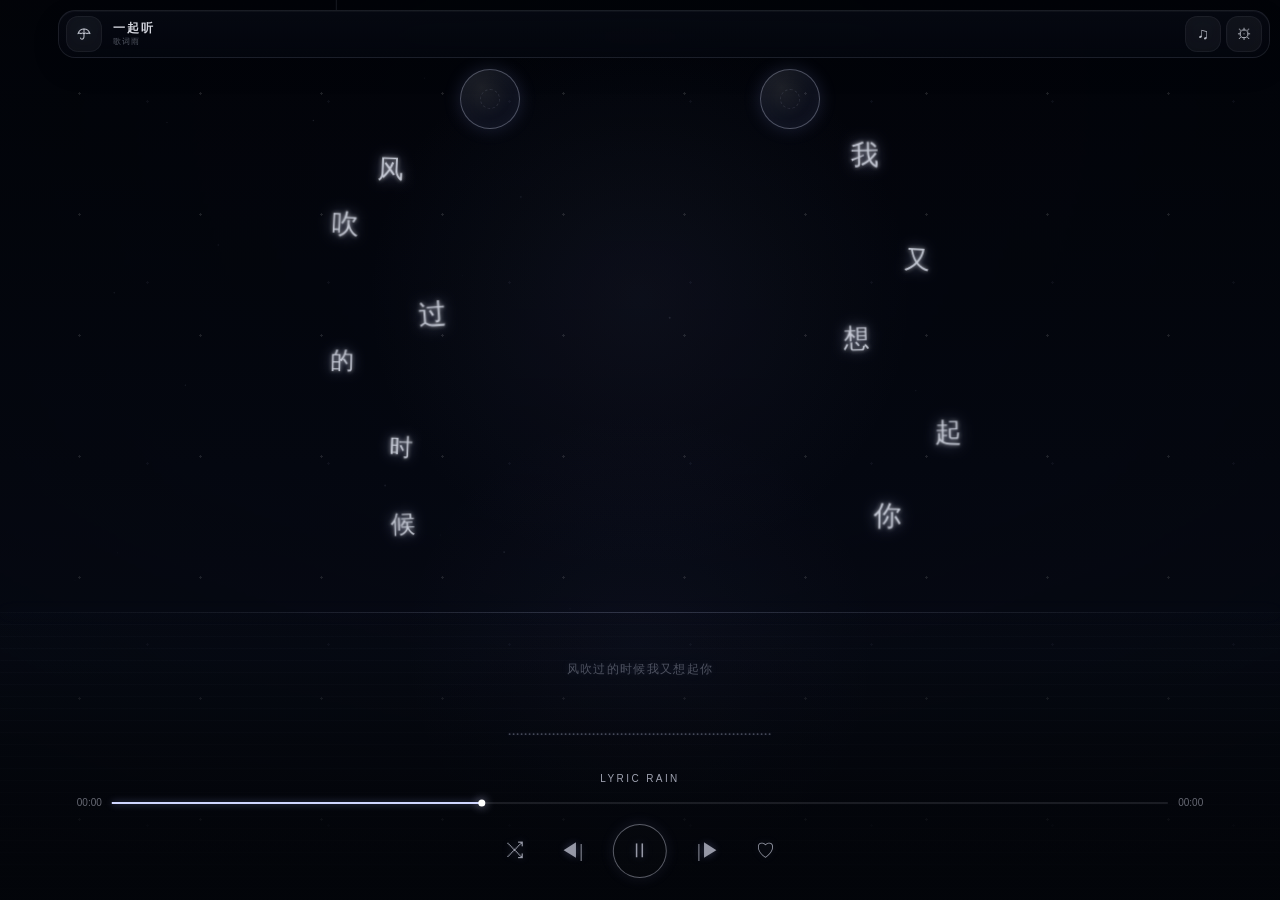
==== commit afb9566e: "Add files via upload" ====
--- a/features/listening-player.html
+++ b/features/listening-player.html
@@ -1260,11 +1260,22 @@
 
 
 </style>
+<link rel="stylesheet" href="../css/player-v37.css">
 </head>
 <body>
 <div class="scene" id="scene">
   <audio id="audio" preload="metadata"></audio>
-  <button class="page-switch" id="pageSwitch" aria-label="切换播放页"><span class="switch-icon"></span></button>
+  <header class="player-topbar" id="playerTopbar">
+    <button class="page-switch" id="pageSwitch" aria-label="切换播放页"><span class="switch-icon"></span></button>
+    <div class="player-topbar-title">
+      <b>一起听</b>
+      <span id="playerViewName">歌词雨</span>
+    </div>
+    <div class="player-topbar-actions">
+      <button class="music-toggle" id="musicToggle" aria-label="打开音乐中心">♫</button>
+      <button class="scene-settings-toggle" id="sceneSettingsToggle" aria-label="当前页面设置">⚙</button>
+    </div>
+  </header>
   <div class="custom-bg" id="customBg"></div>
   <canvas id="rainCanvas"></canvas>
 
@@ -1306,6 +1317,11 @@
       </div>
     </div>
 
+    <div class="vinyl-lyric-view" id="vinylLyricView" aria-hidden="true">
+      <div class="vinyl-lyric-caption">轻触歌词返回唱片</div>
+      <div class="vinyl-scroll-lyrics" id="vinylScrollLyrics"></div>
+    </div>
+
     <div class="vinyl-info">
       <div class="vinyl-title" id="vinylTitle">LYRIC RAIN</div>
       <div class="vinyl-sub" id="vinylSub">雨声里，听见一首歌慢慢转动</div>
@@ -1328,7 +1344,7 @@
 
     <div class="vinyl-page-mark"><i></i><i></i></div>
 
-    <button class="vinyl-settings-toggle" id="vinylSettingsToggle" aria-label="唱片设置">⚙</button>
+    <button class="vinyl-settings-toggle" id="vinylSettingsToggle" aria-label="唱片设置" hidden>⚙</button>
     <div class="vinyl-settings-panel" id="vinylSettingsPanel">
       <div class="panel-title">唱片设置</div>
       <div class="setting">
@@ -1339,57 +1355,70 @@
     </div>
   </section>
 
-  <button class="music-toggle" id="musicToggle" aria-label="音乐与歌单">♫</button>
-  <div class="music-panel" id="musicPanel">
-    <div class="panel-title">音乐 / 歌单</div>
-    <div class="audio-import">
-      <div class="local-file-row">
-        <div class="local-file-name" id="localFileName">未选择本地音乐</div>
-        <label class="local-file-btn" for="localAudioFile">本地上传</label>
-        <input type="file" id="localAudioFile" accept="audio/*,.mp3,.m4a,.aac,.wav,.ogg,.flac">
-      </div>
-
-      <div class="import-line">
-        <input type="text" id="audioUrl" placeholder="直接填写音频 URL（mp3 / m4a / ogg 等）">
-        <button id="loadUrlBtn">载入</button>
-      </div>
-
-      <div class="import-line">
-        <input type="text" id="neteaseInput" placeholder="网易云歌曲 / 歌单链接或 ID">
-        <button id="loadNeteaseBtn">导入</button>
-      </div>
-
-      <div class="import-line">
-        <input type="text" id="trackNameInput" placeholder="URL歌曲名称（可选）">
-        <button id="clearPlaylistBtn">清空</button>
-      </div>
-
-      <div class="rhythm-status">
-        <span class="rhythm-dot"></span>
-        <span id="audioStatus">等待载入音乐</span>
-      </div>
-
-      <div class="playlist-heading">当前歌单</div>
-      <div class="playlist-list" id="playlistList"></div>
-    </div>
-    <div class="small-note">
-      音乐导入和歌单统一放在这里。原本的本地音乐、URL、网易云导入和节奏联动逻辑保持不变。
-    </div>
+  <div class="music-panel" id="musicPanel" aria-hidden="true">
+    <header class="music-center-header">
+      <button class="music-center-back" id="musicCenterBack" type="button" aria-label="返回播放器">‹</button>
+      <div><b>音乐中心</b><span>MY MUSIC</span></div>
+      <div class="music-center-headset">♫</div>
+    </header>
+
+    <section class="music-now-strip">
+      <div class="music-now-cover"><span>♪</span></div>
+      <div class="music-now-copy"><small>正在播放</small><b id="musicCenterNowTitle">LYRIC RAIN</b><span id="musicCenterNowArtist">等待选择歌曲</span></div>
+      <div class="music-now-wave"><i></i><i></i><i></i><i></i></div>
+    </section>
+
+    <nav class="music-center-tabs" aria-label="音乐中心栏目">
+      <button class="active" type="button" data-music-tab="library"><span>♫</span>音乐库</button>
+      <button type="button" data-music-tab="import"><span>＋</span>导入</button>
+      <button type="button" data-music-tab="settings"><span>⚙</span>设置</button>
+    </nav>
+
+    <main class="music-center-main">
+      <section class="music-center-view active" data-music-view="library">
+        <div class="music-section-heading"><div><small>PLAYLIST</small><b>我的歌单</b></div><span id="musicLibraryCount">0 首</span></div>
+        <div class="rhythm-status music-rhythm-status">
+          <span class="rhythm-dot"></span>
+          <span id="audioStatus">等待载入音乐</span>
+        </div>
+        <div class="music-library-empty" id="musicLibraryEmpty"><span>♫</span><b>歌单还是空的</b><small>从“导入”添加本地音乐、链接或网易云歌单</small></div>
+        <div class="playlist-list" id="playlistList"></div>
+      </section>
+
+      <section class="music-center-view" data-music-view="import">
+        <div class="music-section-heading"><div><small>ADD MUSIC</small><b>导入音乐</b></div></div>
+        <div class="music-import-list">
+          <div class="music-import-row">
+            <span class="music-import-icon">↥</span>
+            <div><b>本地音乐</b><small id="localFileName">未选择本地音乐</small></div>
+            <label class="music-import-action" for="localAudioFile">选择</label>
+            <input type="file" id="localAudioFile" accept="audio/*,.mp3,.m4a,.aac,.wav,.ogg,.flac">
+          </div>
+          <div class="music-import-block">
+            <div class="music-import-block-title"><span>⌁</span><div><b>音频链接</b><small>支持 mp3 / m4a / ogg 等直链</small></div></div>
+            <input type="text" id="trackNameInput" placeholder="歌曲名称（可选）">
+            <div class="music-import-input"><input type="text" id="audioUrl" placeholder="粘贴音频 URL"><button id="loadUrlBtn">载入</button></div>
+          </div>
+          <div class="music-import-block">
+            <div class="music-import-block-title"><span>云</span><div><b>网易云音乐</b><small>歌曲、歌单链接或数字 ID</small></div></div>
+            <div class="music-import-input"><input type="text" id="neteaseInput" placeholder="粘贴链接或 ID"><button id="loadNeteaseBtn">导入</button></div>
+          </div>
+        </div>
+      </section>
+
+      <section class="music-center-view" data-music-view="settings">
+        <div class="music-section-heading"><div><small>PLAYBACK</small><b>播放设置</b></div></div>
+        <div class="music-setting-list">
+          <label class="music-setting-row"><div><b>歌词呈现</b><small>控制雨景页的显示方式</small></div><select id="displayMode"><option value="lyrics">有歌词</option><option value="nolyrics">无歌词</option><option value="instrumental">纯音乐</option></select></label>
+          <button class="music-danger-row" id="clearPlaylistBtn" type="button"><div><b>清空当前歌单</b><small>移除已导入的所有歌曲</small></div><span>清空</span></button>
+        </div>
+      </section>
+    </main>
   </div>
 
-  <button class="settings-toggle" id="settingsToggle" aria-label="雨景设置">⚙</button>
+  <button class="settings-toggle" id="settingsToggle" aria-label="雨景设置" hidden>⚙</button>
   <div class="settings-panel" id="settingsPanel">
     <div class="panel-title">雨景设置</div>
-
-    <div class="setting">
-      <label>演示模式</label>
-      <select id="displayMode">
-        <option value="lyrics">有歌词</option>
-        <option value="nolyrics">无歌词</option>
-        <option value="instrumental">纯音乐</option>
-      </select>
-      <div class="small-note">实际接音乐数据时，把这里的模式切换接到“是否存在歌词”判断即可。</div>
-    </div>
 
     <div class="setting">
       <label>无歌词残响来源</label>
@@ -1484,6 +1513,10 @@
       id="goldfishMergedFrame"
       title="金鱼挂帘 · 天水颠倒播放器"
     ></iframe>
+    <div class="goldfish-host-lyrics" id="goldfishHostLyrics" aria-live="polite">
+      <div id="goldfishLyricCurrent"></div>
+      <div id="goldfishLyricNext"></div>
+    </div>
   </section>
 </div>
 
@@ -1535,6 +1568,12 @@
 const vinylProgressDot=document.getElementById('vinylProgressDot');
 const vinylLabel=document.getElementById('vinylLabel');
 const vinylCoverImg=document.getElementById('vinylCoverImg');
+const vinylPage=document.getElementById('vinylPage');
+const vinylDisc=document.getElementById('vinylDisc');
+const vinylLyricView=document.getElementById('vinylLyricView');
+const vinylScrollLyrics=document.getElementById('vinylScrollLyrics');
+const goldfishLyricCurrent=document.getElementById('goldfishLyricCurrent');
+const goldfishLyricNext=document.getElementById('goldfishLyricNext');
 const audio=document.getElementById('audio');
 const root=document.documentElement;
 const audioStatus=document.getElementById('audioStatus');
@@ -1587,6 +1626,12 @@
   if(icon)icon.innerHTML=PAGE_SWITCH_ICONS[playerPage]||PAGE_SWITCH_ICONS.rain;
 }
 
+function announceMusicCenter(open){
+  try{
+    window.parent.postMessage({type:'listening-music-center',open:Boolean(open)},'*');
+  }catch(e){}
+}
+
 function setPlayerPage(page){
   if(page!=='rain' && page!=='vinyl' && page!=='goldfish') page='rain';
   playerPage=page;
@@ -1595,10 +1640,14 @@
   scene.classList.remove('settings-visible');
   document.getElementById('settingsPanel')?.classList.remove('open');
   document.getElementById('musicPanel')?.classList.remove('open');
+  announceMusicCenter(false);
   document.getElementById('vinylSettingsPanel')?.classList.remove('open');
 
   scene.classList.toggle('vinyl-mode',playerPage==='vinyl');
   scene.classList.toggle('goldfish-mode',playerPage==='goldfish');
+
+  const viewName=document.getElementById('playerViewName');
+  if(viewName)viewName.textContent=playerPage==='rain'?'歌词雨':playerPage==='vinyl'?'黑胶唱片':'金鱼挂帘';
 
   if(playerPage==='goldfish'){
     ensureGoldfishPage();
@@ -1885,6 +1934,7 @@
 function setLyricsFromLRC(lrc){
   lyricTimeline=parseLRC(lrc);
   activeLyricIndex=-1;
+  renderSecondaryLyrics();
   if(lyricTimeline.length){
     displayMode.value='lyrics';
     enterMode('lyrics');
@@ -1893,7 +1943,7 @@
 }
 
 function syncLyricsToAudio(){
-  if(!lyricTimeline.length||mode!=='lyrics')return;
+  if(!lyricTimeline.length)return;
   const t=audio.currentTime+.04;
   let idx=-1;
   for(let i=0;i<lyricTimeline.length;i++){
@@ -1907,14 +1957,51 @@
   const next=lyricTimeline[idx+1];
   const dur=Math.max(1.15,(next?next.time:cur.time+4.2)-cur.time);
 
+  syncSecondaryLyrics(idx);
+
   // 关键：按真实歌曲这一句的长度来安排退场时机。
-  renderTimedLyric(cur.text,dur);
+  if(mode==='lyrics')renderTimedLyric(cur.text,dur);
+}
+
+function renderSecondaryLyrics(){
+  if(!vinylScrollLyrics)return;
+  vinylScrollLyrics.innerHTML='';
+  lyricTimeline.forEach((item,index)=>{
+    const line=document.createElement('div');
+    line.className='vinyl-lyric-line';
+    line.dataset.lyricIndex=String(index);
+    line.textContent=item.text;
+    vinylScrollLyrics.appendChild(line);
+  });
+  if(!lyricTimeline.length){
+    const empty=document.createElement('div');
+    empty.className='vinyl-lyric-empty';
+    empty.textContent='暂无滚动歌词';
+    vinylScrollLyrics.appendChild(empty);
+    if(goldfishLyricCurrent)goldfishLyricCurrent.textContent='';
+    if(goldfishLyricNext)goldfishLyricNext.textContent='';
+    vinylScrollLyrics.style.transform='translateY(0)';
+  }
+}
+
+function syncSecondaryLyrics(index){
+  if(!lyricTimeline[index])return;
+  const lines=vinylScrollLyrics?.querySelectorAll('.vinyl-lyric-line')||[];
+  lines.forEach((line,i)=>line.classList.toggle('active',i===index));
+  const active=lines[index];
+  if(active&&vinylLyricView){
+    const target=vinylLyricView.clientHeight/2-(active.offsetTop+active.offsetHeight/2);
+    vinylScrollLyrics.style.transform=`translateY(${target}px)`;
+  }
+  if(goldfishLyricCurrent)goldfishLyricCurrent.textContent=lyricTimeline[index]?.text||'';
+  if(goldfishLyricNext)goldfishLyricNext.textContent=lyricTimeline[index+1]?.text||'';
 }
 
 function renderTimedLyric(text,duration){
   clearTimeout(sequenceTimer);
   clearTimeout(lyricFloatTimer);
   lyricLayer.innerHTML='';
+  text=sanitizeRainLyric(text);
   now.textContent=text;
   now.style.opacity=.55;
 
@@ -2124,6 +2211,9 @@
   const mid=Math.ceil(arr.length/2);
   return [arr.slice(0,mid),arr.slice(mid)];
 }
+function sanitizeRainLyric(text){
+  return String(text||'').replace(/\p{P}/gu,'\u00a0');
+}
 function buildColumn(chars,side){
   const col=document.createElement('div');
   col.className='column '+side;
@@ -2160,6 +2250,7 @@
 function renderLine(text){
   clearAmbientText();
   lyricLayer.innerHTML='';
+  text=sanitizeRainLyric(text);
   now.textContent=text;
   now.style.opacity=.55;
   const [a,b]=splitToTwo(text);
@@ -2432,10 +2523,16 @@
 const musicPanel=document.getElementById('musicPanel');
 const vinylSettingsToggle=document.getElementById('vinylSettingsToggle');
 const vinylSettingsPanel=document.getElementById('vinylSettingsPanel');
+const sceneSettingsToggle=document.getElementById('sceneSettingsToggle');
+const musicCenterBack=document.getElementById('musicCenterBack');
 
 function closeOuterPanels(except=''){
   if(except!=='rain')settingsPanel.classList.remove('open');
-  if(except!=='music')musicPanel.classList.remove('open');
+  if(except!=='music'){
+    musicPanel.classList.remove('open');
+    musicPanel.setAttribute('aria-hidden','true');
+    announceMusicCenter(false);
+  }
   if(except!=='vinyl')vinylSettingsPanel.classList.remove('open');
 }
 
@@ -2446,10 +2543,13 @@
   if(open)settingsPanel.classList.add('open');
 };
 musicToggle.onclick=()=>{
-  revealSettingsButtons();
   const open=!musicPanel.classList.contains('open');
   closeOuterPanels();
-  if(open)musicPanel.classList.add('open');
+  if(open){
+    musicPanel.classList.add('open');
+    musicPanel.setAttribute('aria-hidden','false');
+    announceMusicCenter(true);
+  }
 };
 vinylSettingsToggle.onclick=()=>{
   revealSettingsButtons();
@@ -2457,6 +2557,48 @@
   closeOuterPanels();
   if(open)vinylSettingsPanel.classList.add('open');
 };
+
+musicCenterBack.onclick=()=>{
+  musicPanel.classList.remove('open');
+  musicPanel.setAttribute('aria-hidden','true');
+  announceMusicCenter(false);
+};
+
+document.querySelectorAll('[data-music-tab]').forEach(button=>{
+  button.addEventListener('click',()=>{
+    const tab=button.dataset.musicTab;
+    document.querySelectorAll('[data-music-tab]').forEach(item=>item.classList.toggle('active',item===button));
+    document.querySelectorAll('[data-music-view]').forEach(view=>view.classList.toggle('active',view.dataset.musicView===tab));
+  });
+});
+
+sceneSettingsToggle.onclick=()=>{
+  if(playerPage==='rain'){
+    settingsToggle.click();
+    return;
+  }
+  if(playerPage==='vinyl'){
+    vinylSettingsToggle.click();
+    return;
+  }
+  ensureGoldfishPage();
+  setTimeout(()=>{
+    try{
+      const inner=goldfishMergedFrame.contentDocument;
+      inner?.getElementById('editToggle')?.click();
+    }catch(e){}
+  },goldfishPageLoaded?0:180);
+};
+
+vinylDisc?.addEventListener('click',()=>{
+  vinylPage?.classList.add('lyrics-open');
+  vinylLyricView?.setAttribute('aria-hidden','false');
+  if(activeLyricIndex>=0)syncSecondaryLyrics(activeLyricIndex);
+});
+vinylLyricView?.addEventListener('click',()=>{
+  vinylPage?.classList.remove('lyrics-open');
+  vinylLyricView.setAttribute('aria-hidden','true');
+});
 
 function loadImageFile(input,cb){
   const file=input.files&&input.files[0];
@@ -2999,6 +3141,10 @@
   activeTrackIndex=index;
   renderPlaylist();
 
+  lyricTimeline=[];
+  activeLyricIndex=-1;
+  renderSecondaryLyrics();
+
   const url=t.url || (t.id?'https://music.163.com/song/media/outer/url?id='+t.id+'.mp3':'');
   if(!url){
     audioStatus.textContent='这首歌没有可用播放地址';
@@ -3012,13 +3158,33 @@
 function renderPlaylist(){
   const box=document.getElementById('playlistList');
   box.innerHTML='';
+  const count=document.getElementById('musicLibraryCount');
+  const empty=document.getElementById('musicLibraryEmpty');
+  if(count)count.textContent=playlistTracks.length+' 首';
+  if(empty)empty.hidden=playlistTracks.length>0;
   playlistTracks.forEach((t,i)=>{
     const btn=document.createElement('button');
     btn.className='playlist-item'+(i===activeTrackIndex?' active':'');
-    btn.innerHTML=`<span>${t.name||'未命名歌曲'}<br><small>${t.artists||''}</small></span><small>${i+1}</small>`;
+    const copy=document.createElement('span');
+    const name=document.createTextNode(t.name||'未命名歌曲');
+    const br=document.createElement('br');
+    const artist=document.createElement('small');
+    const order=document.createElement('small');
+    artist.textContent=t.artists||'';
+    order.textContent=String(i+1);
+    copy.append(name,br,artist);
+    btn.append(copy,order);
     btn.addEventListener('click',()=>playPlaylistTrack(i));
     box.appendChild(btn);
   });
+  syncMusicCenterNow(activeTrackIndex>=0?playlistTracks[activeTrackIndex]:null);
+}
+
+function syncMusicCenterNow(track){
+  const title=document.getElementById('musicCenterNowTitle');
+  const artist=document.getElementById('musicCenterNowArtist');
+  if(title)title.textContent=track?.name||'LYRIC RAIN';
+  if(artist)artist.textContent=track?.artists||'等待选择歌曲';
 }
 
 document.getElementById('loadNeteaseBtn').addEventListener('click',async()=>{
@@ -3043,6 +3209,9 @@
 document.getElementById('clearPlaylistBtn').addEventListener('click',()=>{
   playlistTracks=[];
   activeTrackIndex=-1;
+  lyricTimeline=[];
+  activeLyricIndex=-1;
+  renderSecondaryLyrics();
   renderPlaylist();
 
   if(localObjectUrl){
--- a/css/player-v37.css
+++ b/css/player-v37.css
@@ -0,0 +1,219 @@
+/* v37：统一顶部栏、独立音乐中心及多页面歌词。 */
+:root {
+  --site-primary-bg: #f7f7f8;
+  --site-secondary-bg: #fff;
+  --site-text-primary: #252529;
+  --site-text-secondary: #8a8a91;
+  --site-border-color: #e7e7ea;
+  --site-accent-color: #7f8798;
+  --site-accent-rgb: 127, 135, 152;
+}
+
+.player-topbar {
+  position: absolute;
+  z-index: 72;
+  left: 58px;
+  right: 10px;
+  top: max(10px, env(safe-area-inset-top));
+  min-height: 48px;
+  display: grid;
+  grid-template-columns: 38px 1fr auto;
+  align-items: center;
+  gap: 9px;
+  padding: 5px 7px;
+  border: 1px solid rgba(225, 231, 250, .1);
+  border-radius: 17px;
+  background: linear-gradient(180deg, rgba(10, 14, 25, .5), rgba(8, 12, 22, .3));
+  backdrop-filter: blur(24px) saturate(130%);
+  -webkit-backdrop-filter: blur(24px) saturate(130%);
+  box-shadow: 0 10px 30px rgba(0, 0, 0, .1), inset 0 1px 0 rgba(255, 255, 255, .035);
+}
+
+.player-topbar .page-switch,
+.player-topbar .music-toggle,
+.player-topbar .scene-settings-toggle {
+  position: static;
+  width: 36px;
+  height: 36px;
+  display: grid;
+  place-items: center;
+  padding: 0;
+  border: 0;
+  border-radius: 12px;
+  background: rgba(255, 255, 255, .045);
+  color: rgba(240, 244, 255, .75);
+  box-shadow: inset 0 0 0 1px rgba(232, 237, 255, .055);
+  opacity: 1 !important;
+  pointer-events: auto !important;
+  transform: none !important;
+  transition: background .18s ease, transform .18s ease, color .18s ease;
+}
+
+.player-topbar .music-toggle { font-size: 16px; }
+.player-topbar .scene-settings-toggle { font-size: 15px; }
+.player-topbar button:active { transform: scale(.92) !important; background: rgba(255, 255, 255, .09); }
+.player-topbar-title { min-width: 0; display: flex; flex-direction: column; gap: 2px; }
+.player-topbar-title b { font: 600 12px/1.2 var(--lyricFont); letter-spacing: .16em; color: rgba(245, 247, 255, .86); }
+.player-topbar-title span { font: 8px/1.2 Arial, sans-serif; letter-spacing: .15em; color: rgba(221, 228, 248, .37); }
+.player-topbar-actions { display: flex; gap: 5px; }
+
+/* 完整音乐软件页面，不再使用右上角小卡片。 */
+.music-panel {
+  position: absolute;
+  z-index: 90;
+  inset: 0;
+  width: 100%;
+  max-height: none;
+  overflow: hidden;
+  padding: 0;
+  border: 0;
+  border-radius: 0;
+  color: var(--site-text-primary);
+  background:
+    radial-gradient(circle at 92% 3%, rgba(var(--site-accent-rgb), .14), transparent 26%),
+    radial-gradient(circle at 4% 34%, rgba(var(--site-accent-rgb), .07), transparent 24%),
+    var(--site-primary-bg);
+  backdrop-filter: none;
+  -webkit-backdrop-filter: none;
+  box-shadow: none;
+  transform: translateX(100%);
+  opacity: 1;
+  pointer-events: none;
+  transition: transform .32s cubic-bezier(.24, .72, .2, 1);
+}
+
+.music-panel.open { transform: translateX(0); opacity: 1; pointer-events: auto; }
+.music-center-header {
+  height: calc(64px + env(safe-area-inset-top));
+  padding: max(12px, env(safe-area-inset-top)) 16px 8px;
+  display: grid;
+  grid-template-columns: 38px 1fr 38px;
+  align-items: center;
+  gap: 10px;
+  background: rgba(255, 255, 255, .54);
+  border-bottom: 1px solid rgba(var(--site-accent-rgb), .1);
+  backdrop-filter: blur(22px) saturate(140%);
+  -webkit-backdrop-filter: blur(22px) saturate(140%);
+}
+
+.music-center-back {
+  width: 36px;
+  height: 36px;
+  padding: 0 2px 2px 0;
+  border: 1px solid var(--site-border-color);
+  border-radius: 50%;
+  background: var(--site-secondary-bg);
+  color: var(--site-text-primary);
+  box-shadow: 0 6px 18px rgba(0, 0, 0, .055);
+  font: 26px/1 Arial, sans-serif;
+}
+
+.music-center-header > div:nth-child(2) { display: flex; flex-direction: column; align-items: center; gap: 2px; }
+.music-center-header b { font: 700 16px/1.2 var(--lyricFont); letter-spacing: .12em; }
+.music-center-header span { font: 7px/1 Arial, sans-serif; letter-spacing: .28em; color: var(--site-text-secondary); }
+.music-center-headset { width: 34px; height: 34px; border-radius: 12px; display: grid; place-items: center; background: rgba(var(--site-accent-rgb), .1); color: var(--site-accent-color); }
+
+.music-now-strip {
+  margin: 17px 17px 13px;
+  padding: 13px;
+  display: grid;
+  grid-template-columns: 50px minmax(0, 1fr) 34px;
+  align-items: center;
+  gap: 12px;
+  border: 1px solid rgba(var(--site-accent-rgb), .14);
+  border-radius: 18px;
+  background: linear-gradient(145deg, var(--site-secondary-bg), rgba(var(--site-accent-rgb), .055));
+  box-shadow: 0 10px 30px rgba(0, 0, 0, .05);
+}
+
+.music-now-cover { width: 50px; height: 50px; border-radius: 14px; display: grid; place-items: center; background: linear-gradient(145deg, rgba(var(--site-accent-rgb), .24), rgba(var(--site-accent-rgb), .07)); color: var(--site-accent-color); font-size: 23px; box-shadow: inset 0 0 0 1px rgba(255, 255, 255, .42); }
+.music-now-copy { min-width: 0; display: flex; flex-direction: column; gap: 3px; }
+.music-now-copy small { font: 8px Arial, sans-serif; color: var(--site-accent-color); letter-spacing: .12em; }
+.music-now-copy b { overflow: hidden; text-overflow: ellipsis; white-space: nowrap; font: 650 13px/1.25 var(--lyricFont); }
+.music-now-copy span { overflow: hidden; text-overflow: ellipsis; white-space: nowrap; font: 9px Arial, sans-serif; color: var(--site-text-secondary); }
+.music-now-wave { height: 24px; display: flex; align-items: center; justify-content: center; gap: 3px; }
+.music-now-wave i { width: 2px; height: 7px; border-radius: 5px; background: var(--site-accent-color); opacity: .55; animation: musicWave .9s ease-in-out infinite alternate; }
+.music-now-wave i:nth-child(2) { height: 17px; animation-delay: -.5s; }
+.music-now-wave i:nth-child(3) { height: 11px; animation-delay: -.2s; }
+.music-now-wave i:nth-child(4) { height: 20px; animation-delay: -.7s; }
+.scene.is-paused .music-now-wave i { animation-play-state: paused; opacity: .24; }
+@keyframes musicWave { to { height: 4px; opacity: .28; } }
+
+.music-center-tabs { margin: 0 17px; padding: 4px; display: grid; grid-template-columns: repeat(3, 1fr); gap: 4px; border-radius: 14px; background: rgba(var(--site-accent-rgb), .07); }
+.music-center-tabs button { height: 38px; border: 0; border-radius: 11px; background: transparent; color: var(--site-text-secondary); font: 600 11px/1 var(--lyricFont); }
+.music-center-tabs button span { margin-right: 5px; font-family: Arial, sans-serif; }
+.music-center-tabs button.active { background: var(--site-secondary-bg); color: var(--site-accent-color); box-shadow: 0 5px 15px rgba(0, 0, 0, .05); }
+.music-center-main { height: calc(100% - 198px - env(safe-area-inset-top)); overflow: hidden; }
+.music-center-view { display: none; height: 100%; overflow-y: auto; padding: 18px 17px calc(28px + env(safe-area-inset-bottom)); overscroll-behavior: contain; -webkit-overflow-scrolling: touch; }
+.music-center-view.active { display: block; animation: musicViewIn .22s ease both; }
+@keyframes musicViewIn { from { opacity: 0; transform: translateY(6px); } to { opacity: 1; transform: none; } }
+.music-section-heading { display: flex; align-items: end; justify-content: space-between; margin: 0 2px 13px; }
+.music-section-heading > div { display: flex; flex-direction: column; gap: 4px; }
+.music-section-heading small { font: 7px Arial, sans-serif; letter-spacing: .22em; color: var(--site-accent-color); }
+.music-section-heading b { font: 700 17px/1.2 var(--lyricFont); letter-spacing: .05em; }
+.music-section-heading > span { font: 9px Arial, sans-serif; color: var(--site-text-secondary); }
+.music-rhythm-status { margin: 0 0 12px; padding: 8px 11px; border-radius: 12px; background: rgba(var(--site-accent-rgb), .06); color: var(--site-text-secondary); }
+.music-library-empty { min-height: 210px; display: flex; flex-direction: column; align-items: center; justify-content: center; gap: 8px; color: var(--site-text-secondary); text-align: center; }
+.music-library-empty > span { width: 58px; height: 58px; display: grid; place-items: center; border-radius: 20px; background: rgba(var(--site-accent-rgb), .08); color: var(--site-accent-color); font-size: 25px; }
+.music-library-empty b { font: 600 13px var(--lyricFont); color: var(--site-text-primary); }
+.music-library-empty small { max-width: 230px; font: 9px/1.6 Arial, sans-serif; }
+.music-library-empty[hidden] { display: none; }
+
+.music-panel .playlist-list { max-height: none; overflow: visible; display: flex; flex-direction: column; gap: 0; margin: 0; }
+.music-panel .playlist-item { position: relative; width: 100%; min-height: 61px; display: grid; grid-template-columns: 42px minmax(0, 1fr) 24px; align-items: center; gap: 10px; padding: 8px 4px; border: 0; border-bottom: 1px solid var(--site-border-color); border-radius: 0; background: transparent; color: var(--site-text-primary); text-align: left; }
+.music-panel .playlist-item::before { content: '♪'; width: 42px; height: 42px; display: grid; place-items: center; border-radius: 12px; background: linear-gradient(145deg, rgba(var(--site-accent-rgb), .18), rgba(var(--site-accent-rgb), .05)); color: var(--site-accent-color); font-size: 18px; }
+.music-panel .playlist-item > span { min-width: 0; overflow: hidden; text-overflow: ellipsis; white-space: nowrap; font: 600 12px/1.45 var(--lyricFont); }
+.music-panel .playlist-item small { font: 9px Arial, sans-serif; color: var(--site-text-secondary); }
+.music-panel .playlist-item > small:last-child { text-align: center; }
+.music-panel .playlist-item.active::after { content: ''; position: absolute; left: 0; top: 16px; bottom: 16px; width: 2px; border-radius: 4px; background: var(--site-accent-color); }
+.music-panel .playlist-item.active { color: var(--site-accent-color); background: rgba(var(--site-accent-rgb), .045); }
+
+.music-import-list, .music-setting-list { display: flex; flex-direction: column; gap: 0; border-top: 1px solid var(--site-border-color); border-bottom: 1px solid var(--site-border-color); }
+.music-import-row, .music-import-block, .music-setting-row, .music-danger-row { border: 0; border-bottom: 1px solid var(--site-border-color); background: transparent; border-radius: 0; box-shadow: none; }
+.music-import-list > :last-child, .music-setting-list > :last-child { border-bottom: 0; }
+.music-import-row { min-height: 70px; padding: 12px; display: grid; grid-template-columns: 42px 1fr auto; align-items: center; gap: 11px; }
+.music-import-icon, .music-import-block-title > span { width: 42px; height: 42px; border-radius: 13px; display: grid; place-items: center; background: rgba(var(--site-accent-rgb), .09); color: var(--site-accent-color); font-size: 18px; }
+.music-import-row > div, .music-import-block-title > div { min-width: 0; display: flex; flex-direction: column; gap: 4px; }
+.music-import-row b, .music-import-block-title b, .music-setting-row b, .music-danger-row b { font: 650 12px var(--lyricFont); color: var(--site-text-primary); }
+.music-import-row small, .music-import-block-title small, .music-setting-row small, .music-danger-row small { overflow: hidden; text-overflow: ellipsis; white-space: nowrap; font: 9px Arial, sans-serif; color: var(--site-text-secondary); }
+.music-import-action { padding: 8px 12px; border-radius: 999px; background: var(--site-accent-color); color: #fff; font: 600 10px Arial, sans-serif; }
+.music-import-row input[type=file] { display: none; }
+.music-import-block { padding: 13px; }
+.music-import-block-title { display: flex; align-items: center; gap: 11px; margin-bottom: 12px; }
+.music-import-block input, .music-setting-row select { height: 39px; border: 1px solid var(--site-border-color); border-radius: 11px; background: var(--site-primary-bg); color: var(--site-text-primary); outline: none; padding: 0 11px; font: 10px Arial, sans-serif; }
+.music-import-block > input { width: 100%; margin-bottom: 8px; }
+.music-import-input { display: grid; grid-template-columns: minmax(0, 1fr) 58px; gap: 7px; }
+.music-import-input input { width: 100%; min-width: 0; }
+.music-import-input button { border: 0; border-radius: 11px; background: var(--site-accent-color); color: #fff; font: 600 10px Arial, sans-serif; }
+.music-setting-row, .music-danger-row { min-height: 70px; padding: 13px; display: flex; align-items: center; justify-content: space-between; gap: 12px; text-align: left; }
+.music-setting-row > div, .music-danger-row > div { display: flex; flex-direction: column; gap: 4px; min-width: 0; }
+.music-setting-row select { width: 100px; flex: 0 0 100px; }
+.music-danger-row { width: 100%; color: #cf5d5d; }
+.music-danger-row > span { padding: 7px 11px; border-radius: 999px; background: rgba(207, 93, 93, .09); font: 600 10px Arial, sans-serif; }
+
+/* 黑胶点击切换网易云式滚动歌词。 */
+.vinyl-disc { cursor: pointer; transition: opacity .28s ease, filter .28s ease; }
+.vinyl-stage { transition: opacity .3s ease, transform .3s ease; }
+.vinyl-lyric-view { position: absolute; z-index: 3; left: 8%; right: 8%; top: max(82px, calc(env(safe-area-inset-top) + 72px)); bottom: 245px; display: flex; flex-direction: column; align-items: center; justify-content: center; overflow: hidden; opacity: 0; pointer-events: none; transition: opacity .3s ease; cursor: pointer; mask-image: linear-gradient(transparent, #000 17%, #000 83%, transparent); -webkit-mask-image: linear-gradient(transparent, #000 17%, #000 83%, transparent); }
+.vinyl-lyric-caption { position: absolute; top: 4px; font: 8px Arial, sans-serif; letter-spacing: .14em; color: rgba(235, 237, 243, .22); }
+.vinyl-scroll-lyrics { width: 100%; padding: 42% 0; transform: translateY(0); transition: transform .55s cubic-bezier(.22, .72, .2, 1); }
+.vinyl-lyric-line { min-height: 46px; display: flex; align-items: center; justify-content: center; padding: 7px 12px; text-align: center; font: 15px/1.65 var(--lyricFont); color: rgba(231, 232, 238, .28); transition: color .35s ease, transform .35s ease, font-size .35s ease, opacity .35s ease; }
+.vinyl-lyric-line.active { font-size: 19px; color: rgba(249, 249, 251, .94); transform: scale(1.03); text-shadow: 0 0 18px rgba(255, 255, 255, .1); }
+.vinyl-lyric-empty { min-height: 180px; display: flex; align-items: center; justify-content: center; font: 11px/1.5 var(--lyricFont); letter-spacing: .14em; color: rgba(231, 232, 238, .3); }
+.vinyl-page.lyrics-open .vinyl-stage { opacity: 0; transform: translateX(-50%) scale(.94); pointer-events: none; }
+.vinyl-page.lyrics-open .vinyl-lyric-view { opacity: 1; pointer-events: auto; }
+.vinyl-page.lyrics-open .vinyl-title, .vinyl-page.lyrics-open .vinyl-sub { opacity: .34; }
+
+/* 金鱼页：圆形转盘与底部播放器之间的两行歌词。 */
+.goldfish-host-lyrics { position: absolute; z-index: 8; left: 13%; right: 13%; bottom: max(132px, calc(env(safe-area-inset-bottom) + 118px)); height: 53px; display: flex; flex-direction: column; align-items: center; justify-content: center; gap: 6px; text-align: center; pointer-events: none; text-shadow: 0 0 14px rgba(173, 228, 244, .22); }
+.goldfish-host-lyrics > div { width: 100%; overflow: hidden; text-overflow: ellipsis; white-space: nowrap; font-family: var(--lyricFont); }
+#goldfishLyricCurrent { font-size: 13px; color: rgba(239, 250, 255, .84); letter-spacing: .04em; }
+#goldfishLyricNext { font-size: 10px; color: rgba(213, 235, 244, .34); letter-spacing: .05em; }
+
+@media (max-height: 700px) {
+  .music-now-strip { margin-top: 10px; margin-bottom: 9px; padding: 10px; grid-template-columns: 44px minmax(0, 1fr) 30px; }
+  .music-now-cover { width: 44px; height: 44px; }
+  .music-center-main { height: calc(100% - 181px - env(safe-area-inset-top)); }
+  .vinyl-lyric-view { bottom: 215px; }
+  .goldfish-host-lyrics { bottom: max(118px, calc(env(safe-area-inset-bottom) + 104px)); }
+}
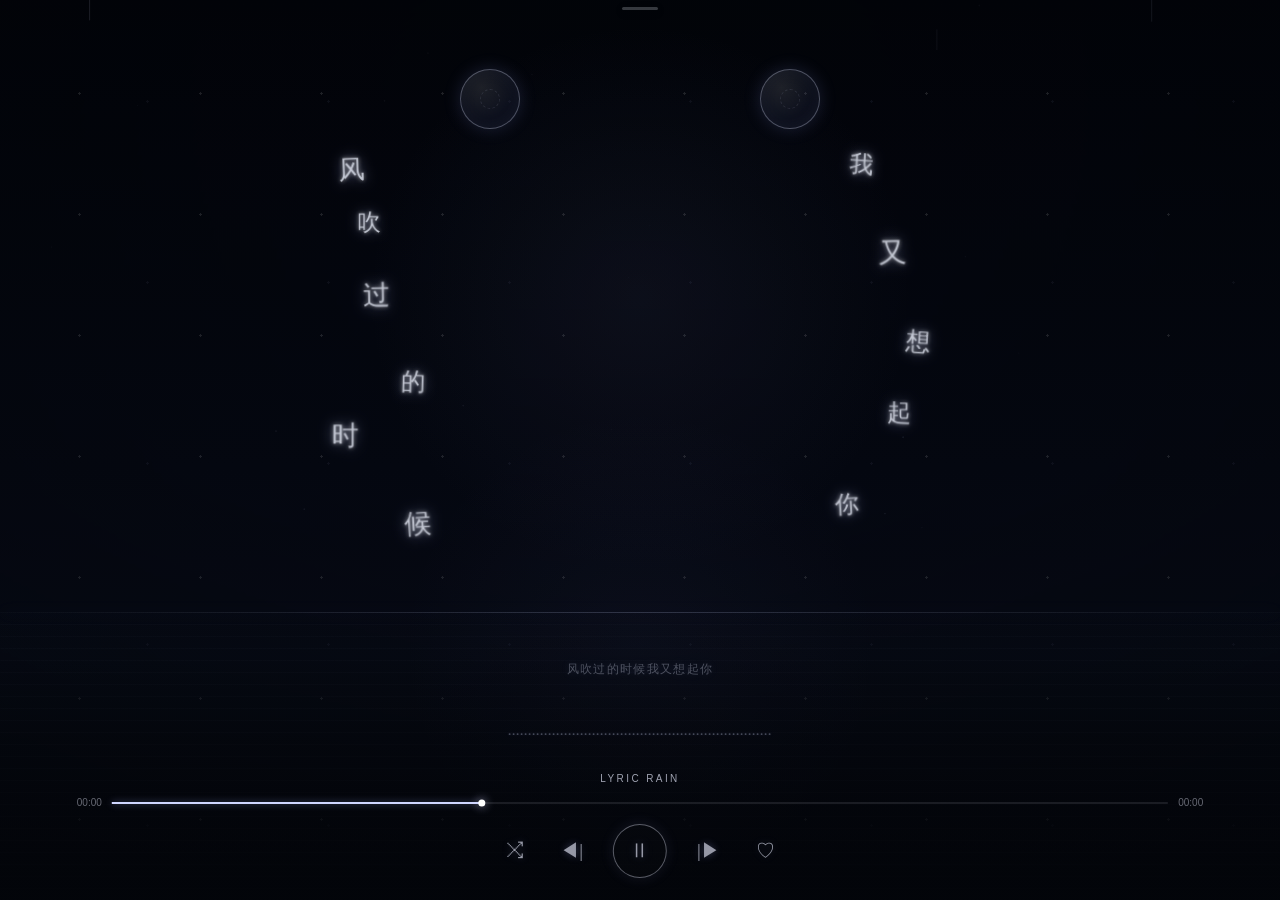
==== commit 4097a588: "Add files via upload" ====
--- a/features/listening-player.html
+++ b/features/listening-player.html
@@ -1265,7 +1265,9 @@
 <body>
 <div class="scene" id="scene">
   <audio id="audio" preload="metadata"></audio>
-  <header class="player-topbar" id="playerTopbar">
+  <button class="player-top-trigger" id="playerTopTrigger" type="button" aria-label="显示顶部控制栏"></button>
+  <header class="player-topbar" id="playerTopbar" aria-hidden="true">
+    <button class="player-back" id="playerBack" type="button" aria-label="返回邀约">‹</button>
     <button class="page-switch" id="pageSwitch" aria-label="切换播放页"><span class="switch-icon"></span></button>
     <div class="player-topbar-title">
       <b>一起听</b>
@@ -1558,6 +1560,9 @@
 }
 
 const pageSwitch=document.getElementById('pageSwitch');
+const playerTopTrigger=document.getElementById('playerTopTrigger');
+const playerTopbar=document.getElementById('playerTopbar');
+const playerBack=document.getElementById('playerBack');
 const vinylTitle=document.getElementById('vinylTitle');
 const vinylSub=document.getElementById('vinylSub');
 const vinylPlay=document.getElementById('vinylPlay');
@@ -1589,6 +1594,7 @@
 let playlistTracks=[];
 let activeTrackIndex=-1;
 let localObjectUrl=null;
+let sharedSessionActive=false;
 let lyricTimeline=[];
 let activeLyricIndex=-1;
 const canvas=document.getElementById('rainCanvas');
@@ -1615,6 +1621,27 @@
 
 
 let playerPage='rain';
+let topbarHideTimer=null;
+
+function revealPlayerTopbar(){
+  scene.classList.add('topbar-visible');
+  playerTopbar?.setAttribute('aria-hidden','false');
+  clearTimeout(topbarHideTimer);
+  topbarHideTimer=setTimeout(()=>{
+    if(document.getElementById('musicPanel')?.classList.contains('open'))return;
+    scene.classList.remove('topbar-visible');
+    playerTopbar?.setAttribute('aria-hidden','true');
+  },5200);
+}
+
+playerTopTrigger?.addEventListener('click',event=>{
+  event.stopPropagation();
+  revealPlayerTopbar();
+});
+playerTopbar?.addEventListener('pointerdown',()=>revealPlayerTopbar());
+playerBack?.addEventListener('click',()=>{
+  try{ window.parent.postMessage({type:'listening-close-request'},'*'); }catch(e){}
+});
 
 const PAGE_SWITCH_ICONS={
   rain:`<svg viewBox="0 0 24 24" aria-hidden="true"><path d="M4 11.5c1.4-4.1 4.1-6.2 8-6.2s6.6 2.1 8 6.2c-1.45-.9-2.75-.88-4 0-1.35-.92-2.68-.92-4 0-1.35-.92-2.68-.92-4 0-1.25-.88-2.55-.9-4 0Z"/><path d="M12 5.3v10.1c0 2.25-1.05 3.45-2.7 3.45-1 0-1.7-.55-1.95-1.45"/></svg>`,
@@ -1839,7 +1866,7 @@
 }
 requestAnimationFrame(updateRhythmVisuals);
 
-function setAudioSource(url,title='LYRIC RAIN'){
+function setAudioSource(url,title='LYRIC RAIN',shouldAutoplay=true){
   // 关键改动：先让原生 <audio> 正常播放，绝不再用 crossorigin + WebAudio 把网易云外链卡死。
   try{
     audio.pause();
@@ -1855,6 +1882,14 @@
   vinylTitle.textContent=title||'LYRIC RAIN';
   vinylSub.textContent=title&&title!=='LYRIC RAIN'?'正在播放 · '+title:'雨声里，听见一首歌慢慢转动';
   audioStatus.textContent='正在载入音乐…';
+
+  if(!shouldAutoplay){
+    playing=false;
+    playBtn.textContent='▶';
+    audioStatus.textContent='已载入，点击播放按钮开始';
+    syncVinylPlayState();
+    return;
+  }
 
   audio.play().then(()=>{
     playing=true;
@@ -2562,6 +2597,7 @@
   musicPanel.classList.remove('open');
   musicPanel.setAttribute('aria-hidden','true');
   announceMusicCenter(false);
+  revealPlayerTopbar();
 };
 
 document.querySelectorAll('[data-music-tab]').forEach(button=>{
@@ -3178,6 +3214,7 @@
     box.appendChild(btn);
   });
   syncMusicCenterNow(activeTrackIndex>=0?playlistTracks[activeTrackIndex]:null);
+  publishSharedPlaylist();
 }
 
 function syncMusicCenterNow(track){
@@ -3185,6 +3222,93 @@
   const artist=document.getElementById('musicCenterNowArtist');
   if(title)title.textContent=track?.name||'LYRIC RAIN';
   if(artist)artist.textContent=track?.artists||'等待选择歌曲';
+}
+
+function floatingMusicApi(){
+  try{return window.parent?.FloatingMusicPlayer||null}catch(e){return null}
+}
+
+function exportSharedTracks(){
+  return playlistTracks.map(track=>({
+    title:track.name||'未命名歌曲',
+    sub:track.artists||'',
+    name:track.name||'未命名歌曲',
+    artists:track.artists||'',
+    url:track.url||'',
+    lrc:track.lrc||'',
+    picUrl:track.picUrl||track.cover||null,
+    isCustom:track.isCustom!==false
+  })).filter(track=>track.url);
+}
+
+function publishSharedPlaylist(){
+  if(!sharedSessionActive)return;
+  floatingMusicApi()?.replacePlaylist?.(exportSharedTracks());
+}
+
+function seekSharedTrack(seconds,shouldPlay){
+  const apply=()=>{
+    if(Number.isFinite(seconds)&&seconds>=0){
+      const max=Number.isFinite(audio.duration)?Math.max(0,audio.duration-.05):seconds;
+      try{audio.currentTime=Math.min(seconds,max)}catch(e){}
+    }
+    if(shouldPlay)audio.play().catch(()=>{});
+    else audio.pause();
+  };
+  if(audio.readyState>=1)apply();
+  else audio.addEventListener('loadedmetadata',apply,{once:true});
+}
+
+function beginSharedMusicSession(){
+  const api=floatingMusicApi();
+  if(!api)return false;
+  const state=api.beginListeningSession?.()||api.getState?.();
+  if(!state)return false;
+  sharedSessionActive=true;
+  if(Array.isArray(state.songs)){
+    playlistTracks=state.songs.map(track=>({
+      name:track.name||track.title||'未命名歌曲',
+      artists:track.artists||track.sub||'',
+      url:track.url||'',
+      lrc:track.lrc||'',
+      picUrl:track.picUrl||null,
+      isCustom:track.isCustom!==false
+    })).filter(track=>track.url);
+  }
+  activeTrackIndex=playlistTracks.length?Math.min(Math.max(Number(state.currentIndex)||0,0),playlistTracks.length-1):-1;
+  renderPlaylist();
+  const track=playlistTracks[activeTrackIndex];
+  if(track){
+    lyricTimeline=[];
+    activeLyricIndex=-1;
+    renderSecondaryLyrics();
+    setAudioSource(track.url,[track.name,track.artists].filter(Boolean).join(' · '),!!state.isPlaying);
+    maybeLoadTrackLrc(track);
+    seekSharedTrack(Number(state.currentTime)||0,!!state.isPlaying);
+  }else{
+    audio.pause();
+    audio.removeAttribute('src');
+    audio.load();
+    lyricTimeline=[];
+    activeLyricIndex=-1;
+    renderSecondaryLyrics();
+    syncMusicCenterNow(null);
+  }
+  return true;
+}
+
+function endSharedMusicSession(){
+  const api=floatingMusicApi();
+  if(!api)return false;
+  api.acceptListeningState?.({
+    songs:exportSharedTracks(),
+    currentIndex:activeTrackIndex,
+    currentTime:Number.isFinite(audio.currentTime)?audio.currentTime:0,
+    isPlaying:!!audio.src&&!audio.paused&&!audio.ended
+  });
+  sharedSessionActive=false;
+  audio.pause();
+  return true;
 }
 
 document.getElementById('loadNeteaseBtn').addEventListener('click',async()=>{
@@ -3243,6 +3367,10 @@
 });
 
 /* 初始 */
+window.ListeningPlayerBridge={
+  begin:beginSharedMusicSession,
+  end:endSharedMusicSession
+};
 scene.classList.add('is-paused');
 setPlayerPage('rain');
 enterMode('lyrics');
--- a/css/player-v37.css
+++ b/css/player-v37.css
@@ -9,26 +9,49 @@
   --site-accent-rgb: 127, 135, 152;
 }
 
+.player-topbar,
+.player-topbar *,
+.music-panel,
+.music-panel * { box-sizing: border-box; }
+
 .player-topbar {
   position: absolute;
   z-index: 72;
-  left: 58px;
-  right: 10px;
-  top: max(10px, env(safe-area-inset-top));
-  min-height: 48px;
-  display: grid;
-  grid-template-columns: 38px 1fr auto;
+  left: 0;
+  right: 0;
+  top: 0;
+  min-height: calc(58px + env(safe-area-inset-top));
+  display: grid;
+  grid-template-columns: 38px 38px minmax(0, 1fr) auto;
   align-items: center;
-  gap: 9px;
-  padding: 5px 7px;
-  border: 1px solid rgba(225, 231, 250, .1);
-  border-radius: 17px;
-  background: linear-gradient(180deg, rgba(10, 14, 25, .5), rgba(8, 12, 22, .3));
+  gap: 6px;
+  padding: calc(7px + env(safe-area-inset-top)) 12px 7px;
+  border: 0;
+  border-bottom: 1px solid rgba(225, 231, 250, .1);
+  border-radius: 0 0 20px 20px;
+  background: linear-gradient(180deg, rgba(8, 12, 22, .82), rgba(8, 12, 22, .53));
   backdrop-filter: blur(24px) saturate(130%);
   -webkit-backdrop-filter: blur(24px) saturate(130%);
   box-shadow: 0 10px 30px rgba(0, 0, 0, .1), inset 0 1px 0 rgba(255, 255, 255, .035);
-}
-
+  opacity: 0;
+  pointer-events: none;
+  transform: translateY(calc(-100% - 8px));
+  transition: opacity .22s ease, transform .3s cubic-bezier(.22,.72,.2,1);
+}
+
+.scene.topbar-visible .player-topbar { opacity: 1; pointer-events: auto; transform: translateY(0); }
+.player-top-trigger { position: absolute; z-index: 71; top: 0; left: 25%; right: 25%; height: max(30px, calc(env(safe-area-inset-top) + 22px)); border: 0; background: transparent; }
+.player-top-trigger::after { content: ''; position: absolute; left: 50%; top: max(7px, env(safe-area-inset-top)); width: 36px; height: 3px; border-radius: 99px; background: rgba(239,243,255,.22); transform: translateX(-50%); box-shadow: 0 2px 9px rgba(0,0,0,.18); }
+.scene.topbar-visible .player-top-trigger { pointer-events: none; opacity: 0; }
+.listen-together { transition: top .3s cubic-bezier(.22,.72,.2,1); }
+.scene.topbar-visible:not(.vinyl-mode):not(.goldfish-mode) .listen-together { top: max(82px, calc(env(safe-area-inset-top) + 72px)); }
+.goldfish-merged-frame { transition: top .3s cubic-bezier(.22,.72,.2,1), height .3s cubic-bezier(.22,.72,.2,1); }
+.scene.topbar-visible.goldfish-mode .goldfish-merged-frame {
+  top: calc(58px + env(safe-area-inset-top));
+  height: calc(100% - 58px - env(safe-area-inset-top));
+}
+
+.player-topbar .player-back,
 .player-topbar .page-switch,
 .player-topbar .music-toggle,
 .player-topbar .scene-settings-toggle {
@@ -51,6 +74,7 @@
 
 .player-topbar .music-toggle { font-size: 16px; }
 .player-topbar .scene-settings-toggle { font-size: 15px; }
+.player-topbar .player-back { font: 25px/1 Arial, sans-serif; padding: 0 2px 2px 0; }
 .player-topbar button:active { transform: scale(.92) !important; background: rgba(255, 255, 255, .09); }
 .player-topbar-title { min-width: 0; display: flex; flex-direction: column; gap: 2px; }
 .player-topbar-title b { font: 600 12px/1.2 var(--lyricFont); letter-spacing: .16em; color: rgba(245, 247, 255, .86); }
@@ -217,3 +241,20 @@
   .vinyl-lyric-view { bottom: 215px; }
   .goldfish-host-lyrics { bottom: max(118px, calc(env(safe-area-inset-bottom) + 104px)); }
 }
+
+@media (max-width: 360px) {
+  .player-topbar { grid-template-columns: 34px 34px minmax(0, 1fr) auto; gap: 4px; padding-left: 8px; padding-right: 8px; }
+  .player-topbar .player-back,
+  .player-topbar .page-switch,
+  .player-topbar .music-toggle,
+  .player-topbar .scene-settings-toggle { width: 32px; height: 32px; border-radius: 10px; }
+  .player-topbar-title b { font-size: 11px; letter-spacing: .1em; }
+  .player-topbar-title span { letter-spacing: .08em; }
+  .music-now-strip { margin-left: 12px; margin-right: 12px; }
+  .music-center-tabs { margin-left: 12px; margin-right: 12px; }
+  .music-center-view { padding-left: 12px; padding-right: 12px; }
+  .music-import-row { grid-template-columns: 38px minmax(0, 1fr) auto; }
+  .music-import-icon, .music-import-block-title > span { width: 38px; height: 38px; }
+  .music-setting-row { align-items: flex-start; flex-direction: column; }
+  .music-setting-row select { width: 100%; flex-basis: 39px; }
+}
